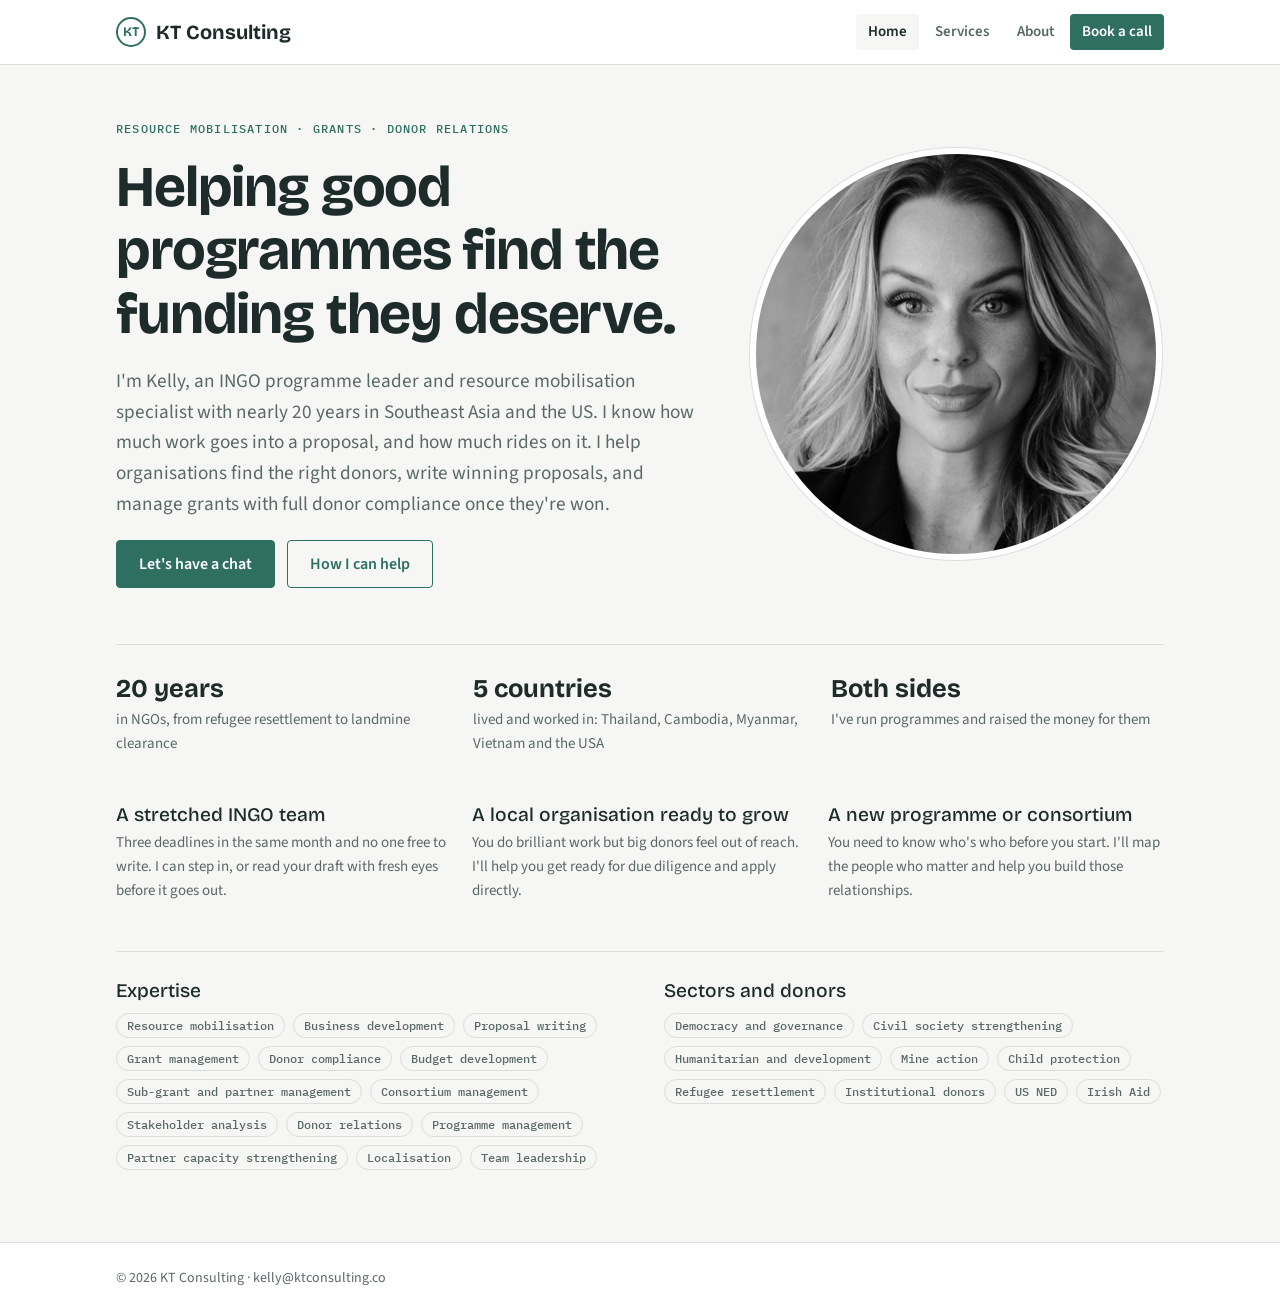
==== index.html @ 0c34182c "Use kelly@ktconsulting.co for contact email and form" ====
<!doctype html>
<html lang="en-GB">
<head>
<meta charset="utf-8">
<meta name="viewport" content="width=device-width, initial-scale=1, viewport-fit=cover">
<title>KT Consulting</title>
<meta name="description" content="KT Consulting: Kelly Tsanova helps INGOs and local partners with proposal development, grant management, stakeholder mapping and donor engagement. Nearly 20 years across Southeast Asia, the US and the UK.">
<meta property="og:title" content="KT Consulting">
<meta property="og:description" content="Proposal development, grant management, stakeholder mapping and donor engagement for INGOs and local partners.">
<meta property="og:type" content="website">
<meta property="og:url" content="https://ktconsulting.co/">
<link rel="canonical" href="https://ktconsulting.co/">

<link rel="preconnect" href="https://fonts.googleapis.com">
<link rel="stylesheet" href="https://fonts.googleapis.com/css2?family=Bricolage+Grotesque:opsz,wght@12..96,500;12..96,700&family=Source+Sans+3:wght@400;600&family=IBM+Plex+Mono:wght@500&display=swap">
<style>
*, *::before, *::after { box-sizing: border-box; }
body { margin: 0; }
img { max-width: 100%; }
[hidden] { display: none !important; }
:root { padding-top: env(safe-area-inset-top, 0px); padding-bottom: env(safe-area-inset-bottom, 0px); }
/* Layout: one-page site with a sticky top bar; four views (home, services, about, contact) swapped by nav, each a left-aligned column with an asymmetric two-track grid on wide screens. */
:root {
  --bg: #f6f7f5;
  --surface: #ffffff;
  --ink: #1d2b2a;
  --muted: #5a6866;
  --line: #d9dfdc;
  --accent: #2f6f62;
  --accent-ink: #ffffff;
  --mark: #fff1b8;
  --mark-line: #c9a227;
  --display: "Bricolage Grotesque", "Segoe UI", system-ui, sans-serif;
  --body: "Source Sans 3", "Helvetica Neue", Arial, sans-serif;
  --mono: "IBM Plex Mono", ui-monospace, Menlo, monospace;
}
@media (prefers-color-scheme: dark) { :root:not([data-theme="light"]) {
  --bg: #121a19; --surface: #192322; --ink: #e6ece9; --muted: #9aa8a5; --line: #2c3a38;
  --accent: #6cbfa9; --accent-ink: #0f1716; --mark: #3b3416; --mark-line: #c9a227; color-scheme: dark } }
:root[data-theme="dark"] {
  --bg: #121a19; --surface: #192322; --ink: #e6ece9; --muted: #9aa8a5; --line: #2c3a38;
  --accent: #6cbfa9; --accent-ink: #0f1716; --mark: #3b3416; --mark-line: #c9a227; color-scheme: dark }

body { background: var(--bg); color: var(--ink); font: 17px/1.6 var(--body); }
body::before { content: ""; position: fixed; inset: 0 0 auto; height: env(safe-area-inset-top, 0px); z-index: 10; background: var(--surface); }
.wrap { max-width: 1080px; margin: 0 auto; padding-left: max(16px, env(safe-area-inset-left, 0px)); padding-right: max(16px, env(safe-area-inset-right, 0px)); }
h1, h2, h3 { font-family: var(--display); line-height: 1.1; text-wrap: balance; margin: 0; }
h1 { font-size: clamp(2.2rem, 5vw, 3.6rem); font-weight: 700; letter-spacing: -0.02em; }
h2 { font-size: clamp(1.6rem, 3vw, 2.2rem); font-weight: 700; }
h3 { font-size: 1.2rem; font-weight: 500; }
p { margin: 0; max-width: 62ch; }
a { color: var(--accent); }
:focus-visible { outline: 2px solid var(--accent); outline-offset: 3px; border-radius: 2px; }

.ph { background: var(--mark); box-shadow: inset 0 -2px 0 var(--mark-line); padding: 0 3px; border-radius: 2px; }
body.clean .ph { background: none; box-shadow: none; padding: 0; }

.banner { background: var(--mark); border-bottom: 1px solid var(--mark-line); font-size: 14px; }
.banner .wrap { display: flex; flex-wrap: wrap; gap: 8px 16px; align-items: center; justify-content: space-between; padding-block: 8px; }
.banner button { font: 600 13px var(--body); background: none; border: 1px solid var(--mark-line); color: var(--ink); border-radius: 4px; padding: 3px 10px; cursor: pointer; }

header { position: sticky; top: env(safe-area-inset-top, 0px); z-index: 5; background: var(--surface); border-bottom: 1px solid var(--line); }
header .wrap { display: flex; flex-wrap: wrap; align-items: center; justify-content: space-between; gap: 10px 24px; padding-block: 14px; }
.brand { font: 700 1.25rem var(--display); color: var(--ink); text-decoration: none; display: flex; align-items: center; gap: 10px; }
.brand .logo { width: 30px; height: 30px; border-radius: 50%; border: 2px solid var(--accent); display: grid; place-items: center; font-size: 13px; color: var(--accent); }
nav { display: flex; flex-wrap: wrap; gap: 4px; }
nav a { text-decoration: none; color: var(--muted); font-weight: 600; font-size: 15px; padding: 6px 12px; border-radius: 4px; }
nav a:hover { color: var(--ink); }
nav a[aria-current="page"] { color: var(--ink); background: var(--bg); }
nav a.cta { background: var(--accent); color: var(--accent-ink); }

main section { padding-block: 56px 72px; }
.eyebrow { font: 500 12px var(--mono); letter-spacing: 0.1em; text-transform: uppercase; color: var(--accent); }
.stack { display: flex; flex-direction: column; gap: 20px; }
.hero { display: grid; grid-template-columns: 1.4fr 1fr; gap: 48px; align-items: center; }
.hero .lede { font-size: 1.2rem; color: var(--muted); }
.btns { display: flex; flex-wrap: wrap; gap: 12px; }
.btn { display: inline-block; font: 600 16px var(--body); padding: 12px 22px; border-radius: 4px; text-decoration: none; border: 1.5px solid var(--accent); cursor: pointer; }
.btn.primary { background: var(--accent); color: var(--accent-ink); }
.btn.ghost { background: transparent; color: var(--accent); }
.photo { aspect-ratio: 4 / 5; max-width: 100%; border: 1.5px dashed var(--line); border-radius: 6px; background: repeating-linear-gradient(135deg, transparent 0 14px, var(--line) 14px 15px); display: grid; place-items: center; color: var(--muted); font: 500 13px var(--mono); text-align: center; padding: 16px; }

.strip { margin-top: 56px; padding-top: 28px; border-top: 1px solid var(--line); display: grid; grid-template-columns: repeat(3, 1fr); gap: 24px; }
.clients { margin-top: 48px; display: grid; grid-template-columns: repeat(3, 1fr); gap: 20px; }
.clients div { display: flex; flex-direction: column; gap: 6px; min-width: 0; }
.clients p { color: var(--muted); font-size: 15px; }
.deliver { margin: 0; padding: 0; list-style: none; display: flex; flex-wrap: wrap; gap: 8px; }
.headshot { width: 100%; max-width: 400px; aspect-ratio: 1; height: auto; border-radius: 50%; object-fit: cover; justify-self: center; background: var(--line); box-shadow: 0 0 0 6px var(--surface), 0 0 0 7px var(--line); }
.expertise { margin-top: 48px; padding-top: 28px; border-top: 1px solid var(--line); display: grid; grid-template-columns: 1fr 1fr; gap: 24px 48px; }
.expertise > div { display: flex; flex-direction: column; gap: 12px; min-width: 0; }
@media (max-width: 820px) { .expertise { grid-template-columns: 1fr; } }
.rates { margin-top: 36px; background: var(--surface); border: 1px solid var(--line); border-radius: 6px; padding: 24px; display: grid; grid-template-columns: repeat(3, 1fr); gap: 20px 32px; }
.rates > div { display: flex; flex-direction: column; gap: 4px; min-width: 0; }
.rates strong { font: 700 1.8rem var(--display); font-variant-numeric: tabular-nums; }
.rates strong small { font: 500 14px var(--body); color: var(--muted); }
.rates span { color: var(--muted); font-size: 15px; }
.rates p.note { grid-column: 1 / -1; max-width: none; }
@media (max-width: 820px) { .rates { grid-template-columns: 1fr; } }
.timeline { list-style: none; margin: 0; padding: 0; display: flex; flex-direction: column; border-left: 2px solid var(--line); }
.timeline li { display: grid; grid-template-columns: 7.5em 1fr; gap: 4px 16px; padding: 10px 0 10px 16px; position: relative; }
.timeline li::before { content: ""; position: absolute; left: -6px; top: 17px; width: 10px; height: 10px; border-radius: 50%; background: var(--surface); border: 2px solid var(--accent); box-sizing: border-box; }
.timeline .yr { font: 500 13px var(--mono); color: var(--muted); font-variant-numeric: tabular-nums; padding-top: 2px; }
.timeline strong { display: block; }
.timeline .org { color: var(--muted); font-size: 15px; }
@media (max-width: 480px) { .timeline li { grid-template-columns: 1fr; } }
.deliver li { font: 500 12px var(--mono); border: 1px solid var(--line); border-radius: 999px; padding: 4px 10px; color: var(--muted); }
.strip div { display: flex; flex-direction: column; gap: 4px; min-width: 0; }
.strip strong { font: 700 1.6rem var(--display); }
.strip span { color: var(--muted); font-size: 15px; }

.services { display: grid; grid-template-columns: repeat(2, 1fr); gap: 20px; margin-top: 36px; }
.svc { background: var(--surface); border: 1px solid var(--line); border-radius: 6px; padding: 24px; display: flex; flex-direction: column; gap: 12px; min-width: 0; }
.svc ul { margin: 0; padding-left: 18px; color: var(--muted); font-size: 15px; }
.svc .fee { margin-top: auto; padding-top: 12px; border-top: 1px solid var(--line); font: 500 13px var(--mono); color: var(--muted); }

.process { list-style: none; margin: 48px 0 0; padding: 0; display: grid; grid-template-columns: repeat(4, 1fr); gap: 20px; }
.process li { display: flex; flex-direction: column; gap: 8px; padding-top: 16px; border-top: 2px solid var(--accent); min-width: 0; }
.process .n { font: 500 12px var(--mono); color: var(--accent); }
.process p { color: var(--muted); font-size: 15px; }

.about { display: grid; grid-template-columns: 1fr 1.5fr; gap: 48px; align-items: start; }
.creds { display: flex; flex-wrap: wrap; gap: 8px; }
.creds span { font: 500 12px var(--mono); border: 1px solid var(--line); border-radius: 999px; padding: 4px 12px; color: var(--muted); }
blockquote { margin: 0; padding: 20px 24px; background: var(--surface); border-left: 3px solid var(--accent); font-size: 1.05rem; }
blockquote footer { margin-top: 10px; font-size: 14px; color: var(--muted); }

.contact { display: grid; grid-template-columns: 1fr 1.3fr; gap: 48px; align-items: start; }
.details { display: flex; flex-direction: column; gap: 16px; }
.details dt { font: 500 12px var(--mono); text-transform: uppercase; letter-spacing: 0.08em; color: var(--muted); }
.details dd { margin: 2px 0 0; font-weight: 600; user-select: all; }
form { background: var(--surface); border: 1px solid var(--line); border-radius: 6px; padding: 24px; display: flex; flex-direction: column; gap: 16px; min-width: 0; }
label { display: flex; flex-direction: column; gap: 6px; font-weight: 600; font-size: 15px; }
input, select, textarea { font: 16px var(--body); color: var(--ink); background: var(--bg); border: 1px solid var(--line); border-radius: 4px; padding: 10px 12px; width: 100%; box-sizing: border-box; }
textarea { min-height: 120px; resize: vertical; }
.note { font-size: 14px; color: var(--muted); }
.sent { padding: 12px 14px; border-radius: 4px; background: var(--bg); border: 1px solid var(--accent); font-size: 15px; }

footer.site { border-top: 1px solid var(--line); background: var(--surface); font-size: 14px; color: var(--muted); }
footer.site .wrap { display: flex; flex-wrap: wrap; justify-content: space-between; gap: 8px 24px; padding-block: 24px; }

@media (max-width: 820px) {
  .hero, .about, .contact { grid-template-columns: 1fr; gap: 32px; }
  .photo { aspect-ratio: 16 / 10; }
  .headshot { max-width: 260px; justify-self: start; }
  .services, .clients { grid-template-columns: 1fr; }
  .process { grid-template-columns: 1fr 1fr; }
}
@media (max-width: 480px) {
  .strip { grid-template-columns: 1fr; }
  .process { grid-template-columns: 1fr; }
  main section { padding-block: 36px 48px; }
}
@media (prefers-reduced-motion: no-preference) { html { scroll-behavior: smooth; } }
</style>
</head>
<body>



<header>
  <div class="wrap">
    <a class="brand" href="#home" data-view="home"><span class="logo">KT</span><span>KT Consulting</span></a>
    <nav aria-label="Main">
      <a href="#home" data-view="home">Home</a>
      <a href="#services" data-view="services">Services</a>
      <a href="#about" data-view="about">About</a>
      <a href="#contact" data-view="contact" class="cta">Book a call</a>
    </nav>
  </div>
</header>

<main>
  <section id="home" class="wrap">
    <div class="hero">
      <div class="stack">
        <span class="eyebrow">Resource mobilisation · Grants · Donor relations</span>
        <h1>Helping good programmes find the funding they deserve.</h1>
        <p class="lede">I'm Kelly, an INGO programme leader and resource mobilisation specialist with nearly 20 years in Southeast Asia and the US. I know how much work goes into a proposal, and how much rides on it. I help organisations find the right donors, write winning proposals, and manage grants with full donor compliance once they're won.</p>
        <div class="btns">
          <a class="btn primary" href="#contact" data-view="contact">Let's have a chat</a>
          <a class="btn ghost" href="#services" data-view="services">How I can help</a>
        </div>
      </div>
      <img class="headshot" id="hs-home" alt="Kelly Tsanova" src="[data-uri]">
    </div>
    <div class="strip">
      <div><strong>20 years</strong><span>in NGOs, from refugee resettlement to landmine clearance</span></div>
      <div><strong>5 countries</strong><span>lived and worked in: Thailand, Cambodia, Myanmar, Vietnam and the USA</span></div>
      <div><strong>Both sides</strong><span>I've run programmes and raised the money for them</span></div>
    </div>
    <div class="clients">
      <div><h3>A stretched INGO team</h3><p>Three deadlines in the same month and no one free to write. I can step in, or read your draft with fresh eyes before it goes out.</p></div>
      <div><h3>A local organisation ready to grow</h3><p>You do brilliant work but big donors feel out of reach. I'll help you get ready for due diligence and apply directly.</p></div>
      <div><h3>A new programme or consortium</h3><p>You need to know who's who before you start. I'll map the people who matter and help you build those relationships.</p></div>
    </div>
    <div class="expertise">
      <div>
        <h3>Expertise</h3>
        <ul class="deliver" aria-label="Expertise"><li>Resource mobilisation</li><li>Business development</li><li>Proposal writing</li><li>Grant management</li><li>Donor compliance</li><li>Budget development</li><li>Sub-grant and partner management</li><li>Consortium management</li><li>Stakeholder analysis</li><li>Donor relations</li><li>Programme management</li><li>Partner capacity strengthening</li><li>Localisation</li><li>Team leadership</li></ul>
      </div>
      <div>
        <h3>Sectors and donors</h3>
        <ul class="deliver" aria-label="Sectors and donors"><li>Democracy and governance</li><li>Civil society strengthening</li><li>Humanitarian and development</li><li>Mine action</li><li>Child protection</li><li>Refugee resettlement</li><li>Institutional donors</li><li>US NED</li><li>Irish Aid</li></ul>
      </div>
    </div>
  </section>

  <section id="services" class="wrap" hidden>
    <div class="stack">
      <span class="eyebrow">Services</span>
      <h2>How I can help</h2>
      <p class="lede">I can help with a single bid, a whole funding cycle, or join your team a few days a month. Either way, we'll agree the scope and the price before anything starts, so there are no surprises.</p>
    </div>
    <div class="services">
      <article class="svc">
        <h3>Proposal development</h3>
        <p>I write concept notes and full proposals with your programme team, not for them. The ideas stay yours. I help shape them into a case a donor can't ignore.</p>
        <ul class="deliver"><li>Go / no-go analysis</li><li>Concept notes</li><li>Theory of change</li><li>Logframe and results framework</li><li>Budget development</li><li>Budget narrative</li><li>Final review</li></ul>
        <span class="fee">Per proposal · fixed fee</span>
      </article>
      <article class="svc">
        <h3>Grant management</h3>
        <p>Winning the grant is the start. I'll help you keep it on track, from kick-off to close-out, so reports go in on time and audits don't keep anyone up at night.</p>
        <ul class="deliver"><li>Donor compliance</li><li>Narrative and financial reporting</li><li>Sub-grant management</li><li>Partner due diligence</li><li>Risk management</li><li>Audit readiness</li><li>Amendments</li><li>Close-out</li></ul>
        <span class="fee">Monthly retainer or day rate</span>
      </article>
      <article class="svc">
        <h3>Stakeholder mapping</h3>
        <p>Who really matters in your sector or country, and how are they connected? Donors, government, peers and communities. I'll draw you a clear picture and a plan to reach them.</p>
        <ul class="deliver"><li>Stakeholder analysis</li><li>Actor and power mapping</li><li>Context analysis</li><li>Partnership development</li><li>Engagement strategy</li></ul>
        <span class="fee">Fixed fee · 2–4 weeks</span>
      </article>
      <article class="svc">
        <h3>Donor engagement</h3>
        <p>The best proposals start long before the call opens. I'll help you get to know the right donors, and help them get to know you.</p>
        <ul class="deliver"><li>Resource mobilisation strategy</li><li>Donor mapping</li><li>Funding pipeline management</li><li>Relationship management</li><li>Donor briefings</li><li>Positioning</li></ul>
        <span class="fee">Fixed fee or retainer</span>
      </article>
    </div>
    <div class="rates" aria-label="Rates">
      <div><span class="eyebrow">Hourly</span><strong>£75 <small>per hour</small></strong><span>Reviews, editing and short pieces of advice</span></div>
      <div><span class="eyebrow">Daily</span><strong>£550 <small>per day</small></strong><span>Proposal development, grant management and strategy work</span></div>
      <div><span class="eyebrow">Local partners</span><strong>£450 <small>per day</small></strong><span>Reduced rate for local and national organisations</span></div>
      <p class="note">Fixed-fee quotes are available for full proposals and retainers. Rates exclude VAT, travel and per diems. I'm happy to quote in USD or EUR.</p>
    </div>
    <ol class="process" aria-label="How a proposal comes together">
      <li><span class="n">STEP 1</span><h3>Is it worth it?</h3><p>An honest look at whether this donor and this call are right for you, before anyone loses a weekend writing.</p></li>
      <li><span class="n">STEP 2</span><h3>Concept note</h3><p>We agree the big idea together with your team and partners, in a few clear pages.</p></li>
      <li><span class="n">STEP 3</span><h3>Full proposal</h3><p>Narrative, logframe and budget written side by side, and checked line by line against the donor's rules.</p></li>
      <li><span class="n">STEP 4</span><h3>Send and follow up</h3><p>A final check, submission, and help with the donor's questions and the award negotiation.</p></li>
    </ol>
  </section>

  <section id="about" class="wrap" hidden>
    <div class="about">
      <img class="headshot" alt="Kelly Tsanova" src="">
      <div class="stack">
        <span class="eyebrow">About</span>
        <h2>Hi, I'm Kelly</h2>
        <p>My first job in this world was helping refugee families settle into new lives in Washington DC. Seeing what the right support could do for a family stayed with me. It's why I've spent the last 20 years working where good programmes meet the money that makes them possible.</p>
        <p>That path took me to Hanoi with Hagar, to Yangon with MAG clearing landmines, and to Phnom Penh with Goutte d'eau and then DanChurchAid, where I led the programme team as Head of Programme. Most recently I've been Resident Program Director for the International Republican Institute in Bangkok, leading democracy and governance programming.</p>
        <p>Along the way I've sat on both sides of the table. I've managed the programmes, and I've written the proposals and reports that fund them, for international institutional donors from the US National Endowment for Democracy to Irish Aid. That means I understand donor compliance, budgets and partner management from the inside, not just the writing. I started my own consultancy so smaller teams can have that kind of support without hiring it full time. I'm practical and down to earth, and I want your proposal to sound like you, not like a template.</p>
        <h3>Career</h3>
        <ol class="timeline" aria-label="Career history">
          <li><span class="yr">2023 – now</span><div><strong>Resident Program Director</strong><span class="org">International Republican Institute · Bangkok</span></div></li>
          <li><span class="yr">2018 – 2023</span><div><strong>Head of Programme</strong><span class="org">DanChurchAid · Phnom Penh</span></div></li>
          <li><span class="yr">2017 – 2018</span><div><strong>Technical Advisor, Grants &amp; Finance</strong><span class="org">Goutte d'eau child support network · Phnom Penh</span></div></li>
          <li><span class="yr">2014 – 2016</span><div><strong>Project Manager</strong><span class="org">MAG (Mines Advisory Group) · Yangon</span></div></li>
          <li><span class="yr">2011 – 2013</span><div><strong>Program Development Manager</strong><span class="org">Hagar · Hanoi</span></div></li>
          <li><span class="yr">2008 – 2011</span><div><strong>Development &amp; Communications Manager</strong><span class="org">MAG (Mines Advisory Group) · Washington DC</span></div></li>
          <li><span class="yr">2005 – 2008</span><div><strong>Resettlement &amp; Placement Coordinator</strong><span class="org">Catholic Charities · Washington DC</span></div></li>
        </ol>
        <div class="creds">
          <span>MA Nationalism Studies, Central European University</span><span>BA History &amp; International Studies, Gordon College</span><span>Works in English</span><span>Institutional donors, from US NED to Irish Aid</span>
        </div>
      </div>
    </div>
  </section>

  <section id="contact" class="wrap" hidden>
    <div class="contact">
      <div class="stack">
        <span class="eyebrow">Contact</span>
        <h2>Let's have a chat</h2>
        <p>Whether you have a deadline next week or just an idea you'd like to fund, I'm happy to talk it through. The first call is free and there's no obligation. I'll get back to you within two working days.</p>
        <dl class="details">
          <div><dt>Email</dt><dd>kelly@ktconsulting.co</dd></div>
          <div><dt>Based in</dt><dd>United Kingdom · working remotely worldwide</dd></div>
          <div><dt>LinkedIn</dt><dd>linkedin.com/in/kelly-tsanova-61b0494b</dd></div>
        </dl>
      </div>
      <form id="enquiry" name="contact" method="POST" action="https://formsubmit.co/kelly@ktconsulting.co" novalidate>
        <input type="hidden" name="_subject" value="New enquiry from ktconsulting.co">
        <input type="hidden" name="_template" value="table">
        <p hidden><label>Leave this empty<input name="_honey"></label></p>
        <label for="f-name">Your name<input id="f-name" name="name" autocomplete="name" required></label>
        <label for="f-email">Email<input id="f-email" name="email" type="email" autocomplete="email" required></label>
        <label for="f-org">Organisation<input id="f-org" name="org" autocomplete="organization"></label>
        <label for="f-topic">What do you need help with?
          <select id="f-topic" name="topic">
            <option>Proposal development</option><option>Grant management</option><option>Stakeholder mapping</option><option>Donor engagement</option><option>Something else</option>
          </select>
        </label>
        <label for="f-deadline">Deadline, if there is one<input id="f-deadline" name="deadline" type="date"></label>
        <label for="f-msg">Tell me a little about it<textarea id="f-msg" name="message" required></textarea></label>
        <button class="btn primary" type="submit">Send to Kelly</button>
        <p class="note" id="form-note">Your message goes straight to Kelly. You can also email kelly@ktconsulting.co.</p>
      </form>
    </div>
  </section>
</main>

<footer class="site">
  <div class="wrap">
    <span>© 2026 KT Consulting · kelly@ktconsulting.co</span>
  </div>
</footer>

<script>
const views = ["home", "services", "about", "contact"];
function show(v) {
  if (!views.includes(v)) v = "home";
  views.forEach(id => { document.getElementById(id).hidden = id !== v; });
  document.querySelectorAll("nav a").forEach(a => {
    if (a.dataset.view === v) a.setAttribute("aria-current", "page"); else a.removeAttribute("aria-current");
  });
  window.scrollTo(0, 0);
}
document.addEventListener("click", e => {
  const a = e.target.closest("a[data-view]");
  if (!a) return;
  e.preventDefault();
  show(a.dataset.view);
});
document.querySelectorAll("img.headshot").forEach(i => { if (!i.getAttribute("src")) i.src = document.getElementById("hs-home").src; });
show((location.hash || "#home").slice(1));


const form = document.getElementById("enquiry");
form.addEventListener("submit", async e => {
  e.preventDefault();
  const note = document.getElementById("form-note");
  if (!form.checkValidity()) {
    note.className = "note";
    note.textContent = "Add your name, a valid email and a message, then send again.";
    return;
  }
  const btn = form.querySelector("button[type=submit]");
  btn.disabled = true;
  try {
    const res = await fetch("https://formsubmit.co/ajax/kelly@ktconsulting.co", { method: "POST", headers: { "Accept": "application/json" }, body: new FormData(form) });
    if (!res.ok) throw new Error(res.status);
    form.reset();
    note.className = "sent";
    note.textContent = "Thanks, your message has been sent. Kelly will reply within two working days.";
  } catch (err) {
    note.className = "note";
    note.textContent = "Your message couldn't be sent just now. Please try again, or email kelly@ktconsulting.co.";
  } finally {
    btn.disabled = false;
  }
});
</script>

</body>
</html>
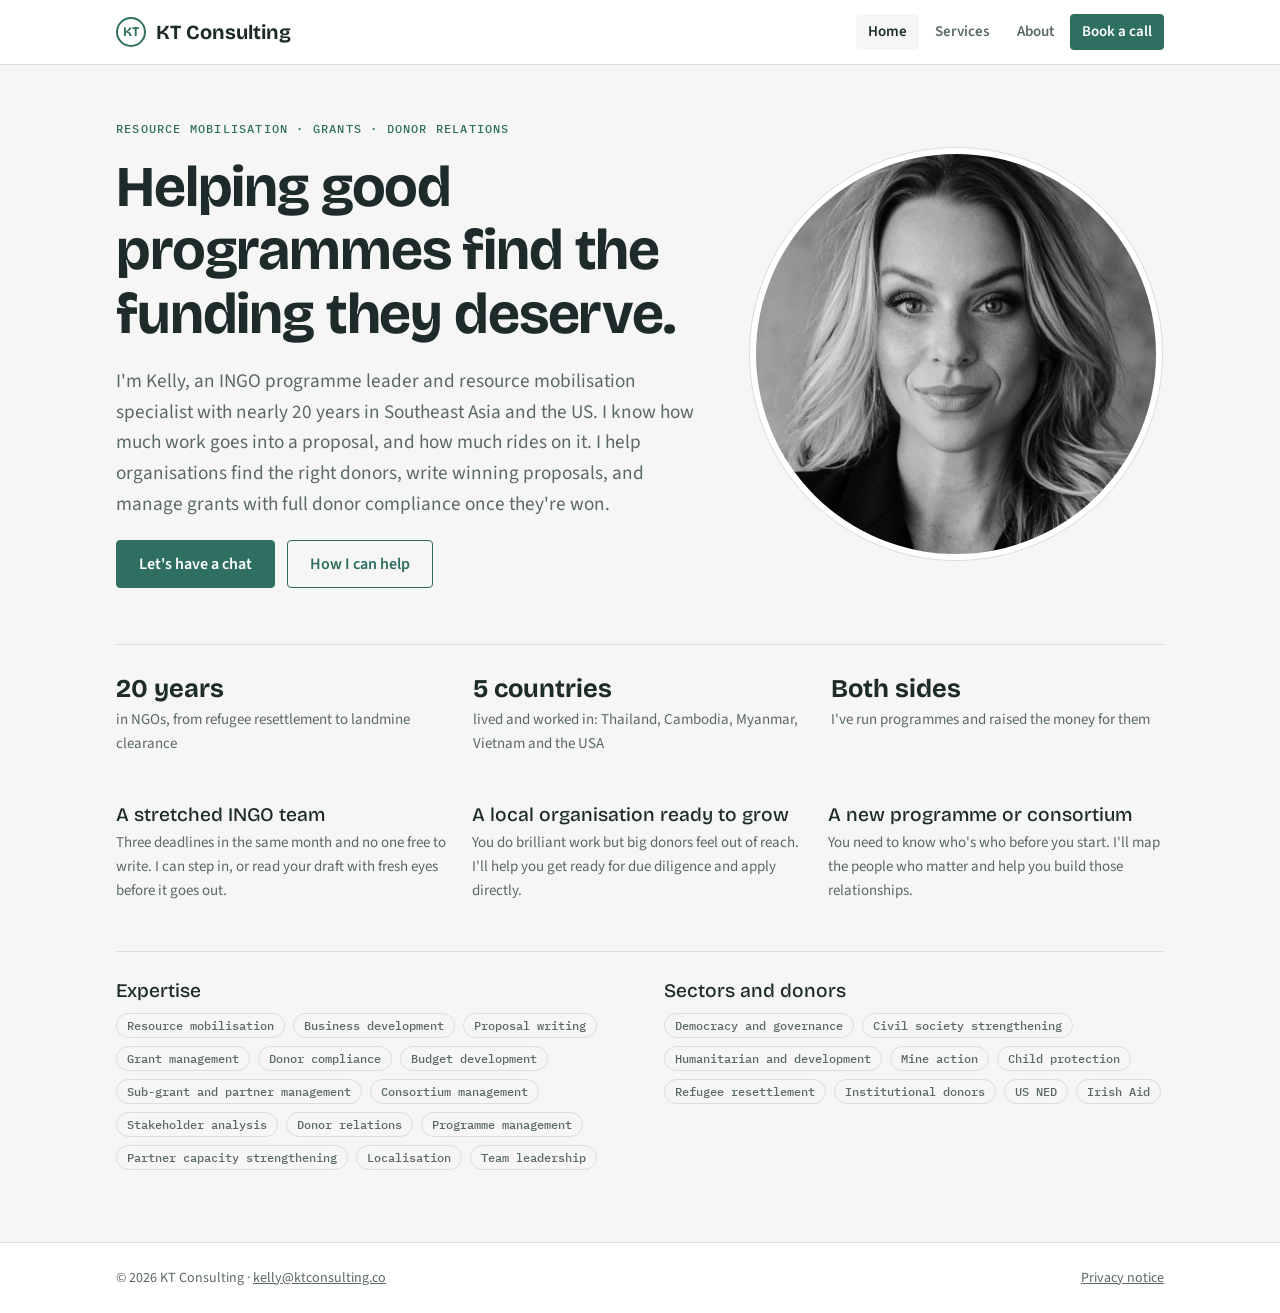
==== commit 3e14af2c: "Add privacy notice and hide email from spam bots" ====
--- a/index.html
+++ b/index.html
@@ -136,6 +136,10 @@
 .sent { padding: 12px 14px; border-radius: 4px; background: var(--bg); border: 1px solid var(--accent); font-size: 15px; }
 
 footer.site { border-top: 1px solid var(--line); background: var(--surface); font-size: 14px; color: var(--muted); }
+footer.site a { color: inherit; }
+.policy { max-width: 72ch; }
+.policy h3 { margin-top: 28px; }
+.policy ul { padding-left: 20px; }
 footer.site .wrap { display: flex; flex-wrap: wrap; justify-content: space-between; gap: 8px 24px; padding-block: 24px; }
 
 @media (max-width: 820px) {
@@ -284,12 +288,12 @@
         <h2>Let's have a chat</h2>
         <p>Whether you have a deadline next week or just an idea you'd like to fund, I'm happy to talk it through. The first call is free and there's no obligation. I'll get back to you within two working days.</p>
         <dl class="details">
-          <div><dt>Email</dt><dd>kelly@ktconsulting.co</dd></div>
+          <div><dt>Email</dt><dd><a class="em" href="#contact" data-view="contact">kelly [at] ktconsulting.co</a></dd></div>
           <div><dt>Based in</dt><dd>United Kingdom · working remotely worldwide</dd></div>
           <div><dt>LinkedIn</dt><dd>linkedin.com/in/kelly-tsanova-61b0494b</dd></div>
         </dl>
       </div>
-      <form id="enquiry" name="contact" method="POST" action="https://formsubmit.co/kelly@ktconsulting.co" novalidate>
+      <form id="enquiry" name="contact" method="POST" novalidate>
         <input type="hidden" name="_subject" value="New enquiry from ktconsulting.co">
         <input type="hidden" name="_template" value="table">
         <p hidden><label>Leave this empty<input name="_honey"></label></p>
@@ -304,20 +308,45 @@
         <label for="f-deadline">Deadline, if there is one<input id="f-deadline" name="deadline" type="date"></label>
         <label for="f-msg">Tell me a little about it<textarea id="f-msg" name="message" required></textarea></label>
         <button class="btn primary" type="submit">Send to Kelly</button>
-        <p class="note" id="form-note">Your message goes straight to Kelly. You can also email kelly@ktconsulting.co.</p>
+        <p class="note" id="form-note">Your message goes straight to Kelly. See the <a href="#privacy" data-view="privacy">privacy notice</a> for how your details are used.</p>
       </form>
+    </div>
+  </section>
+  <section id="privacy" class="wrap" hidden>
+    <div class="stack policy">
+      <span class="eyebrow">Privacy notice</span>
+      <h2>How I look after your details</h2>
+      <p>This notice explains what happens to the information you share through this website. KT Consulting is run by Kelly Tsanova, a sole trader based in the United Kingdom, who is responsible for your data. If you have a question about it, email <a class="em" href="#contact" data-view="contact">kelly [at] ktconsulting.co</a>.</p>
+      <h3>What I collect</h3>
+      <p>If you use the contact form, I receive your name, email address, organisation, the topic and deadline you choose, and your message. If you email me directly, I receive whatever you include in your email. The site has no accounts, no analytics and no tracking cookies.</p>
+      <h3>Why I use it</h3>
+      <p>I use your details only to reply to your enquiry and, if we decide to work together, to prepare a proposal and contract. The legal basis is my legitimate interest in responding to people who contact me, or taking steps at your request before entering a contract. I never sell your details or add you to a mailing list.</p>
+      <h3>Who else handles it</h3>
+      <ul>
+        <li><strong>FormSubmit</strong> (formsubmit.co) passes contact form messages on to my inbox.</li>
+        <li><strong>Namecheap Private Email</strong> hosts my mailbox, where enquiries are stored.</li>
+        <li><strong>GitHub Pages</strong> hosts this website and, like any web host, records visitors' IP addresses for security.</li>
+        <li><strong>Google Fonts</strong> supplies the typefaces, so your browser sends your IP address to Google when the page loads.</li>
+      </ul>
+      <p>Some of these providers are based in the United States. They protect personal data under their own terms, including safeguards for international transfers.</p>
+      <h3>How long I keep it</h3>
+      <p>I keep enquiries for up to two years, then delete them. If you become a client, I keep project and invoicing records for six years, as UK tax rules require.</p>
+      <h3>Your rights</h3>
+      <p>You can ask to see the information I hold about you, have it corrected or deleted, or object to how I use it. Email me and I'll respond within one month. If you're unhappy with how I've handled your data, you can complain to the Information Commissioner's Office at <a href="https://ico.org.uk/make-a-complaint/" rel="noopener">ico.org.uk</a>.</p>
+      <p class="note">Last updated 23 October 2026.</p>
     </div>
   </section>
 </main>
 
 <footer class="site">
   <div class="wrap">
-    <span>© 2026 KT Consulting · kelly@ktconsulting.co</span>
+    <span>© 2026 KT Consulting · <a class="em" href="#contact" data-view="contact">kelly [at] ktconsulting.co</a></span>
+    <a href="#privacy" data-view="privacy">Privacy notice</a>
   </div>
 </footer>
 
 <script>
-const views = ["home", "services", "about", "contact"];
+const views = ["home", "services", "about", "contact", "privacy"];
 function show(v) {
   if (!views.includes(v)) v = "home";
   views.forEach(id => { document.getElementById(id).hidden = id !== v; });
@@ -336,6 +365,16 @@
 show((location.hash || "#home").slice(1));
 
 
+// The address is assembled here so it isn't sitting in the page for spam bots to collect.
+const EMAIL = ["kelly", "ktconsulting.co"].join("@");
+const FORM_KEY = EMAIL;
+document.querySelectorAll("a.em").forEach(a => {
+  a.textContent = EMAIL;
+  a.href = "mailto:" + EMAIL;
+  a.removeAttribute("data-view");
+});
+document.getElementById("enquiry").action = "https://formsubmit.co/" + FORM_KEY;
+
 const form = document.getElementById("enquiry");
 form.addEventListener("submit", async e => {
   e.preventDefault();
@@ -348,14 +387,14 @@
   const btn = form.querySelector("button[type=submit]");
   btn.disabled = true;
   try {
-    const res = await fetch("https://formsubmit.co/ajax/kelly@ktconsulting.co", { method: "POST", headers: { "Accept": "application/json" }, body: new FormData(form) });
+    const res = await fetch("https://formsubmit.co/ajax/" + FORM_KEY, { method: "POST", headers: { "Accept": "application/json" }, body: new FormData(form) });
     if (!res.ok) throw new Error(res.status);
     form.reset();
     note.className = "sent";
     note.textContent = "Thanks, your message has been sent. Kelly will reply within two working days.";
   } catch (err) {
     note.className = "note";
-    note.textContent = "Your message couldn't be sent just now. Please try again, or email kelly@ktconsulting.co.";
+    note.textContent = "Your message couldn't be sent just now. Please try again, or email " + EMAIL + ".";
   } finally {
     btn.disabled = false;
   }
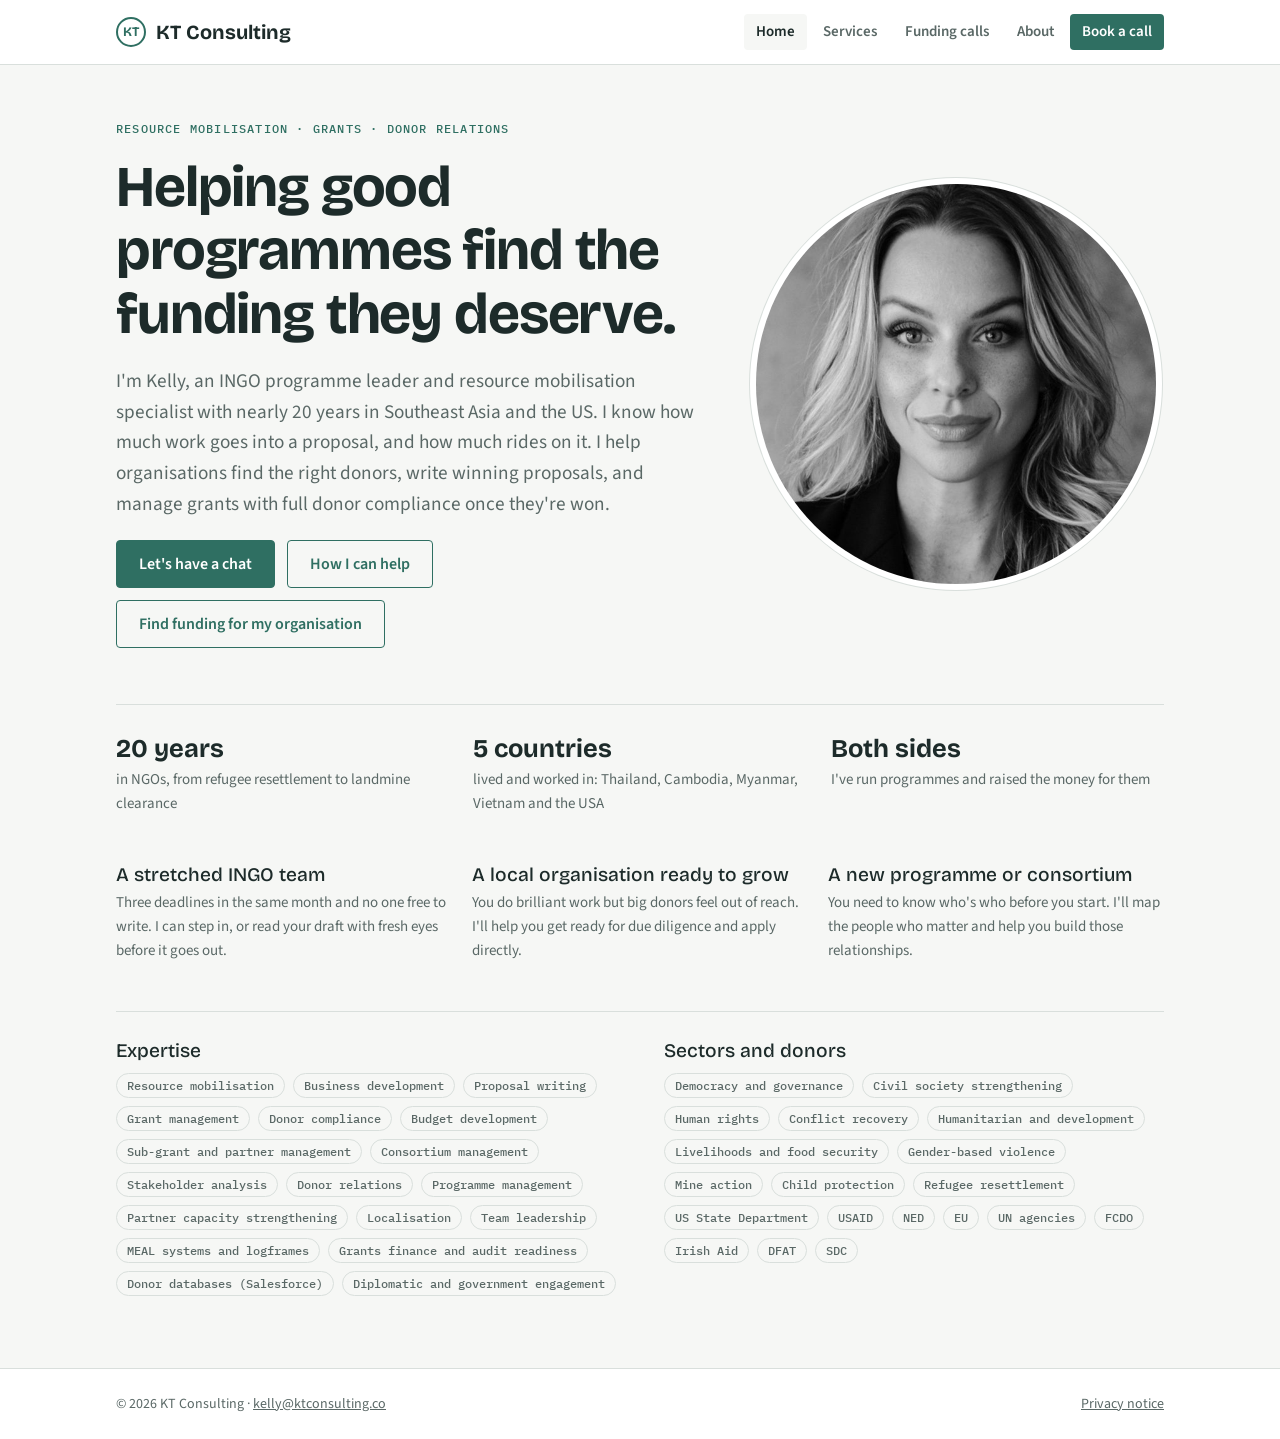
==== commit a2ba2ba3: "Publish site update: case studies, CV, funding search and funding calls page" ====
--- a/index.html
+++ b/index.html
@@ -8,6 +8,15 @@
 <meta property="og:title" content="KT Consulting">
 <meta property="og:description" content="Proposal development, grant management, stakeholder mapping and donor engagement for INGOs and local partners.">
 <meta property="og:type" content="website">
+<meta property="og:site_name" content="KT Consulting">
+<meta property="og:locale" content="en_GB">
+<meta property="og:image" content="https://ktconsulting.co/kelly-tsanova.jpg">
+<meta property="og:image:alt" content="Kelly Tsanova, KT Consulting">
+<meta name="twitter:card" content="summary">
+<meta name="robots" content="index, follow">
+<script type="application/ld+json">
+{"@context":"https://schema.org","@type":"ProfessionalService","name":"KT Consulting","url":"https://ktconsulting.co/","image":"https://ktconsulting.co/kelly-tsanova.jpg","description":"Proposal development, grant management, stakeholder mapping and donor engagement for INGOs and local partners.","areaServed":"Worldwide","address":{"@type":"PostalAddress","addressCountry":"GB"},"founder":{"@type":"Person","name":"Kelly Tsanova","jobTitle":"Resource mobilisation and grants consultant","sameAs":["https://www.linkedin.com/in/kelly-tsanova-61b0494b/"]},"knowsAbout":["Resource mobilisation","Proposal writing","Grant management","Donor compliance","Stakeholder mapping","Donor relations","Localisation","Consortium management"]}
+</script>
 <meta property="og:url" content="https://ktconsulting.co/">
 <link rel="canonical" href="https://ktconsulting.co/">
 
@@ -104,6 +113,8 @@
 .timeline .org { color: var(--muted); font-size: 15px; }
 @media (max-width: 480px) { .timeline li { grid-template-columns: 1fr; } }
 .deliver li { font: 500 12px var(--mono); border: 1px solid var(--line); border-radius: 999px; padding: 4px 10px; color: var(--muted); }
+.strip.proof { margin-top: 0; padding-top: 0; border-top: 0; grid-template-columns: repeat(4, 1fr); }
+@media (max-width: 820px) { .strip.proof { grid-template-columns: 1fr 1fr; } }
 .strip div { display: flex; flex-direction: column; gap: 4px; min-width: 0; }
 .strip strong { font: 700 1.6rem var(--display); }
 .strip span { color: var(--muted); font-size: 15px; }
@@ -111,6 +122,32 @@
 .services { display: grid; grid-template-columns: repeat(2, 1fr); gap: 20px; margin-top: 36px; }
 .svc { background: var(--surface); border: 1px solid var(--line); border-radius: 6px; padding: 24px; display: flex; flex-direction: column; gap: 12px; min-width: 0; }
 .svc ul { margin: 0; padding-left: 18px; color: var(--muted); font-size: 15px; }
+.finder { margin-top: 36px; background: var(--surface); border: 1.5px solid var(--accent); border-radius: 6px; padding: 28px; display: grid; grid-template-columns: 1.1fr 1fr; gap: 24px 40px; }
+.finder > div { display: flex; flex-direction: column; gap: 14px; min-width: 0; }
+.finder h3 { margin: 0; font-size: 1.35rem; text-wrap: balance; }
+.finder p { margin: 0; }
+.finder ol { margin: 0; padding-left: 20px; display: flex; flex-direction: column; gap: 10px; }
+.finder ol li span { color: var(--muted); font-size: 15px; }
+.calls-head { display: flex; flex-wrap: wrap; align-items: end; justify-content: space-between; gap: 16px; }
+.calls-tools { display: flex; flex-wrap: wrap; gap: 8px; }
+.calls-tools button { font: 500 13px var(--mono); background: var(--surface); color: var(--muted); border: 1px solid var(--line); border-radius: 999px; padding: 5px 12px; cursor: pointer; }
+.calls-tools button[aria-pressed="true"] { background: var(--accent); color: var(--accent-ink); border-color: var(--accent); }
+.calls { margin-top: 24px; display: grid; grid-template-columns: repeat(2, 1fr); gap: 20px; }
+.call { background: var(--surface); border: 1px solid var(--line); border-radius: 6px; padding: 22px; display: flex; flex-direction: column; gap: 12px; min-width: 0; }
+.call h3 { margin: 0; font-size: 1.1rem; text-wrap: balance; }
+.call .funder { font: 500 12px var(--mono); letter-spacing: 0.06em; text-transform: uppercase; color: var(--muted); }
+.call dl { margin: 0; display: grid; grid-template-columns: auto 1fr; gap: 4px 14px; font-size: 15px; }
+.call dt { color: var(--muted); }
+.call dd { margin: 0; font-variant-numeric: tabular-nums; min-width: 0; }
+.call .soon { color: var(--accent); font-weight: 600; }
+.call .fit { margin: 0; font-size: 15px; padding: 10px 12px; background: var(--bg); border-radius: 4px; }
+.call .actions { margin-top: auto; display: flex; flex-wrap: wrap; gap: 10px; align-items: center; }
+.call .actions .btn { padding: 9px 16px; font-size: 15px; }
+.calls-empty { margin-top: 24px; padding: 24px; border: 1.5px dashed var(--line); border-radius: 6px; color: var(--muted); }
+@media (max-width: 820px) { .calls { grid-template-columns: 1fr; } }
+.finder-fee { margin-top: auto; padding-top: 12px; border-top: 1px solid var(--line); font: 500 13px var(--mono); color: var(--muted); }
+.finder .match { font: 500 12px var(--mono); letter-spacing: 0.06em; text-transform: uppercase; color: var(--muted); }
+@media (max-width: 820px) { .finder { grid-template-columns: 1fr; } }
 .svc .fee { margin-top: auto; padding-top: 12px; border-top: 1px solid var(--line); font: 500 13px var(--mono); color: var(--muted); }
 
 .process { list-style: none; margin: 48px 0 0; padding: 0; display: grid; grid-template-columns: repeat(4, 1fr); gap: 20px; }
@@ -137,6 +174,18 @@
 
 footer.site { border-top: 1px solid var(--line); background: var(--surface); font-size: 14px; color: var(--muted); }
 footer.site a { color: inherit; }
+.work { margin-top: 56px; padding-top: 28px; border-top: 1px solid var(--line); display: flex; flex-direction: column; gap: 20px; }
+.work h2 { margin: 0; }
+.cases { display: grid; grid-template-columns: repeat(3, 1fr); gap: 20px; }
+.case { background: var(--surface); border: 1px solid var(--line); border-radius: 6px; padding: 22px; display: flex; flex-direction: column; gap: 10px; min-width: 0; }
+.case h3 { margin: 0; font-size: 1.1rem; text-wrap: balance; }
+.case .where { font: 500 12px var(--mono); letter-spacing: 0.06em; text-transform: uppercase; color: var(--muted); }
+.case p { margin: 0; font-size: 15px; color: var(--muted); }
+.case .result { margin-top: auto; padding-top: 10px; border-top: 1px solid var(--line); color: var(--ink); }
+.case .result b { color: var(--accent); }
+.cv { display: flex; flex-wrap: wrap; align-items: center; gap: 12px 16px; }
+.cv .note { margin: 0; }
+@media (max-width: 820px) { .cases { grid-template-columns: 1fr; } }
 .policy { max-width: 72ch; }
 .policy h3 { margin-top: 28px; }
 .policy ul { padding-left: 20px; }
@@ -167,6 +216,7 @@
     <nav aria-label="Main">
       <a href="#home" data-view="home">Home</a>
       <a href="#services" data-view="services">Services</a>
+      <a href="#opportunities" data-view="opportunities">Funding calls</a>
       <a href="#about" data-view="about">About</a>
       <a href="#contact" data-view="contact" class="cta">Book a call</a>
     </nav>
@@ -183,6 +233,7 @@
         <div class="btns">
           <a class="btn primary" href="#contact" data-view="contact">Let's have a chat</a>
           <a class="btn ghost" href="#services" data-view="services">How I can help</a>
+          <a class="btn ghost" href="#funding" data-view="services">Find funding for my organisation</a>
         </div>
       </div>
       <img class="headshot" id="hs-home" alt="Kelly Tsanova" src="[data-uri]">
@@ -200,11 +251,11 @@
     <div class="expertise">
       <div>
         <h3>Expertise</h3>
-        <ul class="deliver" aria-label="Expertise"><li>Resource mobilisation</li><li>Business development</li><li>Proposal writing</li><li>Grant management</li><li>Donor compliance</li><li>Budget development</li><li>Sub-grant and partner management</li><li>Consortium management</li><li>Stakeholder analysis</li><li>Donor relations</li><li>Programme management</li><li>Partner capacity strengthening</li><li>Localisation</li><li>Team leadership</li></ul>
+        <ul class="deliver" aria-label="Expertise"><li>Resource mobilisation</li><li>Business development</li><li>Proposal writing</li><li>Grant management</li><li>Donor compliance</li><li>Budget development</li><li>Sub-grant and partner management</li><li>Consortium management</li><li>Stakeholder analysis</li><li>Donor relations</li><li>Programme management</li><li>Partner capacity strengthening</li><li>Localisation</li><li>Team leadership</li><li>MEAL systems and logframes</li><li>Grants finance and audit readiness</li><li>Donor databases (Salesforce)</li><li>Diplomatic and government engagement</li></ul>
       </div>
       <div>
         <h3>Sectors and donors</h3>
-        <ul class="deliver" aria-label="Sectors and donors"><li>Democracy and governance</li><li>Civil society strengthening</li><li>Humanitarian and development</li><li>Mine action</li><li>Child protection</li><li>Refugee resettlement</li><li>Institutional donors</li><li>US NED</li><li>Irish Aid</li></ul>
+        <ul class="deliver" aria-label="Sectors and donors"><li>Democracy and governance</li><li>Civil society strengthening</li><li>Human rights</li><li>Conflict recovery</li><li>Humanitarian and development</li><li>Livelihoods and food security</li><li>Gender-based violence</li><li>Mine action</li><li>Child protection</li><li>Refugee resettlement</li><li>US State Department</li><li>USAID</li><li>NED</li><li>EU</li><li>UN agencies</li><li>FCDO</li><li>Irish Aid</li><li>DFAT</li><li>SDC</li></ul>
       </div>
     </div>
   </section>
@@ -214,6 +265,26 @@
       <span class="eyebrow">Services</span>
       <h2>How I can help</h2>
       <p class="lede">I can help with a single bid, a whole funding cycle, or join your team a few days a month. Either way, we'll agree the scope and the price before anything starts, so there are no surprises.</p>
+    </div>
+    <div class="finder" id="funding">
+      <div>
+        <span class="eyebrow">New · Funding search</span>
+        <h3>Not sure where your next grant is coming from? I'll find it.</h3>
+        <p>Most small teams don't have time to watch every donor portal. I track open calls from institutional donors, foundations and pooled funds, pick out the ones your organisation can genuinely win, and bring them to you with an honest view of your chances. If you want to go for one, I'll write the bid with you.</p>
+        <span class="match">Where I'm strongest</span>
+        <ul class="deliver"><li>Democracy and governance</li><li>Civil society strengthening</li><li>Localisation and local partners</li><li>Mine action</li><li>Child protection</li><li>Humanitarian and development</li><li>Consortium bids</li></ul>
+        <div class="btns"><a class="btn primary" href="#contact" data-view="contact" data-topic="Funding search">Ask me to find funding for you</a></div>
+      </div>
+      <div>
+        <span class="match">How it works</span>
+        <ol>
+          <li><strong>A short call about you.</strong> <span>Your mission, where you work, your budget size and the donors you already know.</span></li>
+          <li><strong>A funding shortlist.</strong> <span>Open calls and upcoming rounds you're eligible for, each with the deadline, award size and what the donor looks for.</span></li>
+          <li><strong>An honest fit check.</strong> <span>Which ones are worth your time, and what would make your application stronger.</span></li>
+          <li><strong>The bid, if you want it.</strong> <span>I write it with your team, from concept note to final submission, and stay on for grant management once it's won.</span></li>
+        </ol>
+        <span class="finder-fee">Shortlist for one day's fee (£375) · then my usual proposal rates</span>
+      </div>
     </div>
     <div class="services">
       <article class="svc">
@@ -242,9 +313,9 @@
       </article>
     </div>
     <div class="rates" aria-label="Rates">
-      <div><span class="eyebrow">Hourly</span><strong>£75 <small>per hour</small></strong><span>Reviews, editing and short pieces of advice</span></div>
-      <div><span class="eyebrow">Daily</span><strong>£550 <small>per day</small></strong><span>Proposal development, grant management and strategy work</span></div>
-      <div><span class="eyebrow">Local partners</span><strong>£450 <small>per day</small></strong><span>Reduced rate for local and national organisations</span></div>
+      <div><span class="eyebrow">Hourly</span><strong>£50 <small>per hour</small></strong><span>Reviews, editing and short pieces of advice</span></div>
+      <div><span class="eyebrow">Daily</span><strong>£375 <small>per day</small></strong><span>Proposal development, grant management and strategy work</span></div>
+      <div><span class="eyebrow">Local partners</span><strong>£300 <small>per day</small></strong><span>Reduced rate for local and national organisations</span></div>
       <p class="note">Fixed-fee quotes are available for full proposals and retainers. Rates exclude VAT, travel and per diems. I'm happy to quote in USD or EUR.</p>
     </div>
     <ol class="process" aria-label="How a proposal comes together">
@@ -255,6 +326,23 @@
     </ol>
   </section>
 
+  <section id="opportunities" class="wrap" hidden>
+    <div class="stack">
+      <span class="eyebrow">Funding calls</span>
+      <div class="calls-head">
+        <div class="stack">
+          <h2>Open funding for NGOs and INGOs</h2>
+          <p class="lede">A hand-picked list of calls that are open now, from institutional donors, foundations and pooled funds. I check each one against the funder's own page. If one fits your work, I can help you decide whether to go for it and write the bid with you.</p>
+        </div>
+      </div>
+      <div class="calls-tools" id="calls-filter" aria-label="Filter by sector"></div>
+    </div>
+    <div class="calls" id="calls"></div>
+    <p class="calls-empty" id="calls-empty" hidden>The list is being refreshed. In the meantime, <a href="#contact" data-view="contact" data-topic="Funding search">tell me about your organisation</a> and I'll send you calls that fit.</p>
+    <p class="note" id="calls-updated"></p>
+    <p class="note">Always check eligibility and deadlines on the funder's website before you apply. Listing a call doesn't mean KT Consulting is connected to the funder.</p>
+  </section>
+
   <section id="about" class="wrap" hidden>
     <div class="about">
       <img class="headshot" alt="Kelly Tsanova" src="">
@@ -262,21 +350,57 @@
         <span class="eyebrow">About</span>
         <h2>Hi, I'm Kelly</h2>
         <p>My first job in this world was helping refugee families settle into new lives in Washington DC. Seeing what the right support could do for a family stayed with me. It's why I've spent the last 20 years working where good programmes meet the money that makes them possible.</p>
-        <p>That path took me to Hanoi with Hagar, to Yangon with MAG clearing landmines, and to Phnom Penh with Goutte d'eau and then DanChurchAid, where I led the programme team as Head of Programme. Most recently I've been Resident Program Director for the International Republican Institute in Bangkok, leading democracy and governance programming.</p>
+        <p>That path took me to Hanoi with Hagar, to Yangon with MAG clearing landmines, and to Phnom Penh with Goutte d'eau and then DanChurchAid, where I led the programme team as Head of Programme. Most recently I was Resident Program Director for the International Republican Institute in Bangkok, where I led democracy and governance programming.</p>
         <p>Along the way I've sat on both sides of the table. I've managed the programmes, and I've written the proposals and reports that fund them, for international institutional donors from the US National Endowment for Democracy to Irish Aid. That means I understand donor compliance, budgets and partner management from the inside, not just the writing. I started my own consultancy so smaller teams can have that kind of support without hiring it full time. I'm practical and down to earth, and I want your proposal to sound like you, not like a template.</p>
         <h3>Career</h3>
         <ol class="timeline" aria-label="Career history">
-          <li><span class="yr">2023 – now</span><div><strong>Resident Program Director</strong><span class="org">International Republican Institute · Bangkok</span></div></li>
+          <li><span class="yr">2023 – 2026</span><div><strong>Resident Program Director</strong><span class="org">International Republican Institute · Bangkok</span></div></li>
           <li><span class="yr">2018 – 2023</span><div><strong>Head of Programme</strong><span class="org">DanChurchAid · Phnom Penh</span></div></li>
           <li><span class="yr">2017 – 2018</span><div><strong>Technical Advisor, Grants &amp; Finance</strong><span class="org">Goutte d'eau child support network · Phnom Penh</span></div></li>
-          <li><span class="yr">2014 – 2016</span><div><strong>Project Manager</strong><span class="org">MAG (Mines Advisory Group) · Yangon</span></div></li>
-          <li><span class="yr">2011 – 2013</span><div><strong>Program Development Manager</strong><span class="org">Hagar · Hanoi</span></div></li>
-          <li><span class="yr">2008 – 2011</span><div><strong>Development &amp; Communications Manager</strong><span class="org">MAG (Mines Advisory Group) · Washington DC</span></div></li>
-          <li><span class="yr">2005 – 2008</span><div><strong>Resettlement &amp; Placement Coordinator</strong><span class="org">Catholic Charities · Washington DC</span></div></li>
+          <li><span class="yr">2014 – 2016</span><div><strong>Program Manager</strong><span class="org">MAG (Mines Advisory Group) · Yangon</span></div></li>
+          <li><span class="yr">2013 – 2014</span><div><strong>Grants Manager</strong><span class="org">Catholic Charities of the Diocese of Arlington · Virginia</span></div></li>
+          <li><span class="yr">2013</span><div><strong>Performance Quality Manager</strong><span class="org">Hagar International · Phnom Penh</span></div></li>
+          <li><span class="yr">2011 – 2013</span><div><strong>Program Development Manager</strong><span class="org">Hagar International · Hanoi</span></div></li>
+          <li><span class="yr">2008 – 2011</span><div><strong>Development &amp; Communications Manager</strong><span class="org">MAG America · Washington DC</span></div></li>
+          <li><span class="yr">2005 – 2008</span><div><strong>Development, refugee resettlement and matching grants</strong><span class="org">Catholic Charities · Washington DC</span></div></li>
         </ol>
         <div class="creds">
-          <span>MA Nationalism Studies, Central European University</span><span>BA History &amp; International Studies, Gordon College</span><span>Works in English</span><span>Institutional donors, from US NED to Irish Aid</span>
+          <span>MA Nationalism Studies, Central European University</span><span>BA History, Gordon College</span><span>Works in English</span><span>Institutional donors, from US NED to Irish Aid</span>
         </div>
+        <div class="cv">
+          <a class="btn ghost" href="kelly-tsanova-cv.pdf" target="_blank" rel="noopener">Download my CV (PDF)</a>
+          <p class="note">Two pages, updated October 2026.</p>
+        </div>
+      </div>
+    </div>
+    <div class="work">
+      <span class="eyebrow">Selected work</span>
+      <h2>A few things I'm proud of</h2>
+      <div class="strip proof">
+        <div><strong>55% win rate</strong><span>more than half of grant bids won at Hagar International, Vietnam, with a 91% submission rate</span></div>
+        <div><strong>+94%</strong><span>growth in annual giving in a year at MAG America, with a donor database 9 times larger</span></div>
+        <div><strong>30+ projects</strong><span>in the donor-funded portfolio I directed at DanChurchAid, Cambodia</span></div>
+        <div><strong>New office</strong><span>set up for MAG in Yangon, with diverse funding and a two-year growth plan</span></div>
+      </div>
+      <div class="cases">
+        <article class="case">
+          <span class="where">IRI · Bangkok · 2023 – 2026</span>
+          <h3>Keeping democracy programmes funded in a tough region</h3>
+          <p>As Resident Program Director, I led the design and funding of democracy and governance programmes, writing proposals and reports for US institutional donors including NED, and keeping awards compliant across partners.</p>
+          <p class="result"><b>$2M portfolio</b> funded by USAID, the US State Department and NED, with sub-awards to around 12 local partners</p>
+        </article>
+        <article class="case">
+          <span class="where">DanChurchAid · Phnom Penh · 2018 – 23</span>
+          <h3>Growing a country programme with local partners</h3>
+          <p>As Head of Programme, I led the programme team and the funding pipeline, managing institutional grants and sub-grants to Cambodian partners and preparing them to meet donor due diligence.</p>
+          <p class="result"><b>$12M a year</b> across 30+ projects with 32 local partners, funded by the EU, SDC, Irish Aid, USAID, UNDP and the US State Department</p>
+        </article>
+        <article class="case">
+          <span class="where">MAG · Washington DC and Yangon · 2008 – 16</span>
+          <h3>Raising money for landmine clearance, then delivering the programmes</h3>
+          <p>I raised US funding for mine action from Washington, then moved to Myanmar to manage the projects on the ground. Few people have seen a grant from both ends like that.</p>
+          <p class="result"><b>$1M project</b> funded by the US State Department, the EU, DFAT and Irish Aid, laying the foundations for conflict recovery work in the early days of humanitarian mine action</p>
+        </article>
       </div>
     </div>
   </section>
@@ -302,7 +426,7 @@
         <label for="f-org">Organisation<input id="f-org" name="org" autocomplete="organization"></label>
         <label for="f-topic">What do you need help with?
           <select id="f-topic" name="topic">
-            <option>Proposal development</option><option>Grant management</option><option>Stakeholder mapping</option><option>Donor engagement</option><option>Something else</option>
+            <option>Funding search</option><option>Proposal development</option><option>Grant management</option><option>Stakeholder mapping</option><option>Donor engagement</option><option>Something else</option>
           </select>
         </label>
         <label for="f-deadline">Deadline, if there is one<input id="f-deadline" name="deadline" type="date"></label>
@@ -318,7 +442,7 @@
       <h2>How I look after your details</h2>
       <p>This notice explains what happens to the information you share through this website. KT Consulting is run by Kelly Tsanova, a sole trader based in the United Kingdom, who is responsible for your data. If you have a question about it, email <a class="em" href="#contact" data-view="contact">kelly [at] ktconsulting.co</a>.</p>
       <h3>What I collect</h3>
-      <p>If you use the contact form, I receive your name, email address, organisation, the topic and deadline you choose, and your message. If you email me directly, I receive whatever you include in your email. The site has no accounts, no analytics and no tracking cookies.</p>
+      <p>If you use the contact form, I receive your name, email address, organisation, the topic and deadline you choose, and your message. If you email me directly, I receive whatever you include in your email. The site has no accounts and sets no cookies. It counts visits anonymously with GoatCounter, which records the page viewed, the referring site, browser type and country, but never stores your IP address or anything that identifies you.</p>
       <h3>Why I use it</h3>
       <p>I use your details only to reply to your enquiry and, if we decide to work together, to prepare a proposal and contract. The legal basis is my legitimate interest in responding to people who contact me, or taking steps at your request before entering a contract. I never sell your details or add you to a mailing list.</p>
       <h3>Who else handles it</h3>
@@ -326,6 +450,7 @@
         <li><strong>FormSubmit</strong> (formsubmit.co) passes contact form messages on to my inbox.</li>
         <li><strong>Namecheap Private Email</strong> hosts my mailbox, where enquiries are stored.</li>
         <li><strong>GitHub Pages</strong> hosts this website and, like any web host, records visitors' IP addresses for security.</li>
+        <li><strong>GoatCounter</strong> (goatcounter.com) provides the anonymous visit counts.</li>
         <li><strong>Google Fonts</strong> supplies the typefaces, so your browser sends your IP address to Google when the page loads.</li>
       </ul>
       <p>Some of these providers are based in the United States. They protect personal data under their own terms, including safeguards for international transfers.</p>
@@ -333,7 +458,7 @@
       <p>I keep enquiries for up to two years, then delete them. If you become a client, I keep project and invoicing records for six years, as UK tax rules require.</p>
       <h3>Your rights</h3>
       <p>You can ask to see the information I hold about you, have it corrected or deleted, or object to how I use it. Email me and I'll respond within one month. If you're unhappy with how I've handled your data, you can complain to the Information Commissioner's Office at <a href="https://ico.org.uk/make-a-complaint/" rel="noopener">ico.org.uk</a>.</p>
-      <p class="note">Last updated 23 October 2026.</p>
+      <p class="note">Last updated 24 October 2026.</p>
     </div>
   </section>
 </main>
@@ -346,7 +471,7 @@
 </footer>
 
 <script>
-const views = ["home", "services", "about", "contact", "privacy"];
+const views = ["home", "services", "opportunities", "about", "contact", "privacy"];
 function show(v) {
   if (!views.includes(v)) v = "home";
   views.forEach(id => { document.getElementById(id).hidden = id !== v; });
@@ -354,12 +479,15 @@
     if (a.dataset.view === v) a.setAttribute("aria-current", "page"); else a.removeAttribute("aria-current");
   });
   window.scrollTo(0, 0);
+  if (window.goatcounter && window.goatcounter.count) window.goatcounter.count({ path: "/" + (v === "home" ? "" : v) });
 }
 document.addEventListener("click", e => {
   const a = e.target.closest("a[data-view]");
   if (!a) return;
   e.preventDefault();
   show(a.dataset.view);
+  if (a.dataset.topic) { const t = document.getElementById("f-topic"); if (t) t.value = a.dataset.topic; }
+  if (a.getAttribute("href") === "#funding") document.getElementById("funding").scrollIntoView();
 });
 document.querySelectorAll("img.headshot").forEach(i => { if (!i.getAttribute("src")) i.src = document.getElementById("hs-home").src; });
 show((location.hash || "#home").slice(1));
@@ -374,6 +502,54 @@
   a.removeAttribute("data-view");
 });
 document.getElementById("enquiry").action = "https://formsubmit.co/" + FORM_KEY;
+
+// Funding calls: loaded from funding.json, past deadlines hidden automatically.
+const callsEl = document.getElementById("calls");
+const fmtDate = d => new Date(d + "T00:00:00").toLocaleDateString("en-GB", { day: "numeric", month: "short", year: "numeric" });
+function esc(t) { return String(t ?? "").replace(/[&<>"]/g, c => ({ "&": "&amp;", "<": "&lt;", ">": "&gt;", '"': "&quot;" }[c])); }
+function renderCalls(list, sector) {
+  const today = new Date(); today.setHours(0, 0, 0, 0);
+  const open = list.filter(c => c.deadline === "Rolling" || new Date(c.deadline + "T23:59:59") >= today)
+    .filter(c => !sector || (c.sectors || []).includes(sector))
+    .sort((a, b) => (a.deadline === "Rolling") - (b.deadline === "Rolling") || String(a.deadline).localeCompare(String(b.deadline)));
+  document.getElementById("calls-empty").hidden = open.length > 0;
+  callsEl.innerHTML = open.map((c, i) => {
+    let due = "Rolling";
+    if (c.deadline !== "Rolling") {
+      const days = Math.round((new Date(c.deadline + "T00:00:00") - today) / 864e5);
+      due = fmtDate(c.deadline) + (days <= 21 ? ` <span class="soon">(${days === 0 ? "today" : days + " days left"})</span>` : "");
+    }
+    return `<article class="call">
+      <span class="funder">${esc(c.funder)} · ${esc(c.type)}</span>
+      <h3>${esc(c.title)}</h3>
+      <dl><dt>Award</dt><dd>${esc(c.award)}</dd><dt>Deadline</dt><dd>${due}</dd><dt>Where</dt><dd>${esc(c.regions)}</dd><dt>Who can apply</dt><dd>${esc(c.eligible)}</dd></dl>
+      <ul class="deliver">${(c.sectors || []).map(t => `<li>${esc(t)}</li>`).join("")}</ul>
+      ${c.kelly_fit ? `<p class="fit"><strong>Kelly's fit:</strong> ${esc(c.kelly_fit)}</p>` : ""}
+      <div class="actions"><a class="btn primary" href="#contact" data-view="contact" data-topic="Funding search" data-call="${i}">Get help with this bid</a><a href="${esc(c.url)}" target="_blank" rel="noopener">Official call page</a></div>
+    </article>`;
+  }).join("");
+  callsEl._open = open;
+}
+fetch("funding.json", { cache: "no-cache" }).then(r => r.ok ? r.json() : []).catch(() => []).then(data => {
+  const list = Array.isArray(data) ? data : (data.calls || []);
+  const checked = list.map(c => c.checked).filter(Boolean).sort().pop();
+  if (checked) document.getElementById("calls-updated").textContent = "List checked " + fmtDate(checked) + ".";
+  const sectors = [...new Set(list.flatMap(c => c.sectors || []))].sort();
+  const bar = document.getElementById("calls-filter");
+  const mk = (label, val) => { const b = document.createElement("button"); b.type = "button"; b.textContent = label; b.setAttribute("aria-pressed", val === "" ? "true" : "false");
+    b.addEventListener("click", () => { bar.querySelectorAll("button").forEach(x => x.setAttribute("aria-pressed", "false")); b.setAttribute("aria-pressed", "true"); renderCalls(list, val); }); return b; };
+  if (list.length >= 8 && sectors.length > 1) { bar.append(mk("All", "")); sectors.forEach(t => bar.append(mk(t, t))); }
+  renderCalls(list, "");
+});
+callsEl.addEventListener("click", e => {
+  const a = e.target.closest("a[data-call]");
+  if (!a) return;
+  const c = callsEl._open[+a.dataset.call];
+  const m = document.getElementById("f-msg");
+  if (c && m) m.value = `I'm interested in "${c.title}" (${c.funder}). Could you help us decide whether to apply?`;
+  const d = document.getElementById("f-deadline");
+  if (c && d && c.deadline !== "Rolling") d.value = c.deadline;
+});
 
 const form = document.getElementById("enquiry");
 form.addEventListener("submit", async e => {
@@ -400,6 +576,7 @@
   }
 });
 </script>
+<script data-goatcounter="https://ktconsulting.goatcounter.com/count" async src="https://gc.zgo.at/count.js"></script>
 
 </body>
 </html>
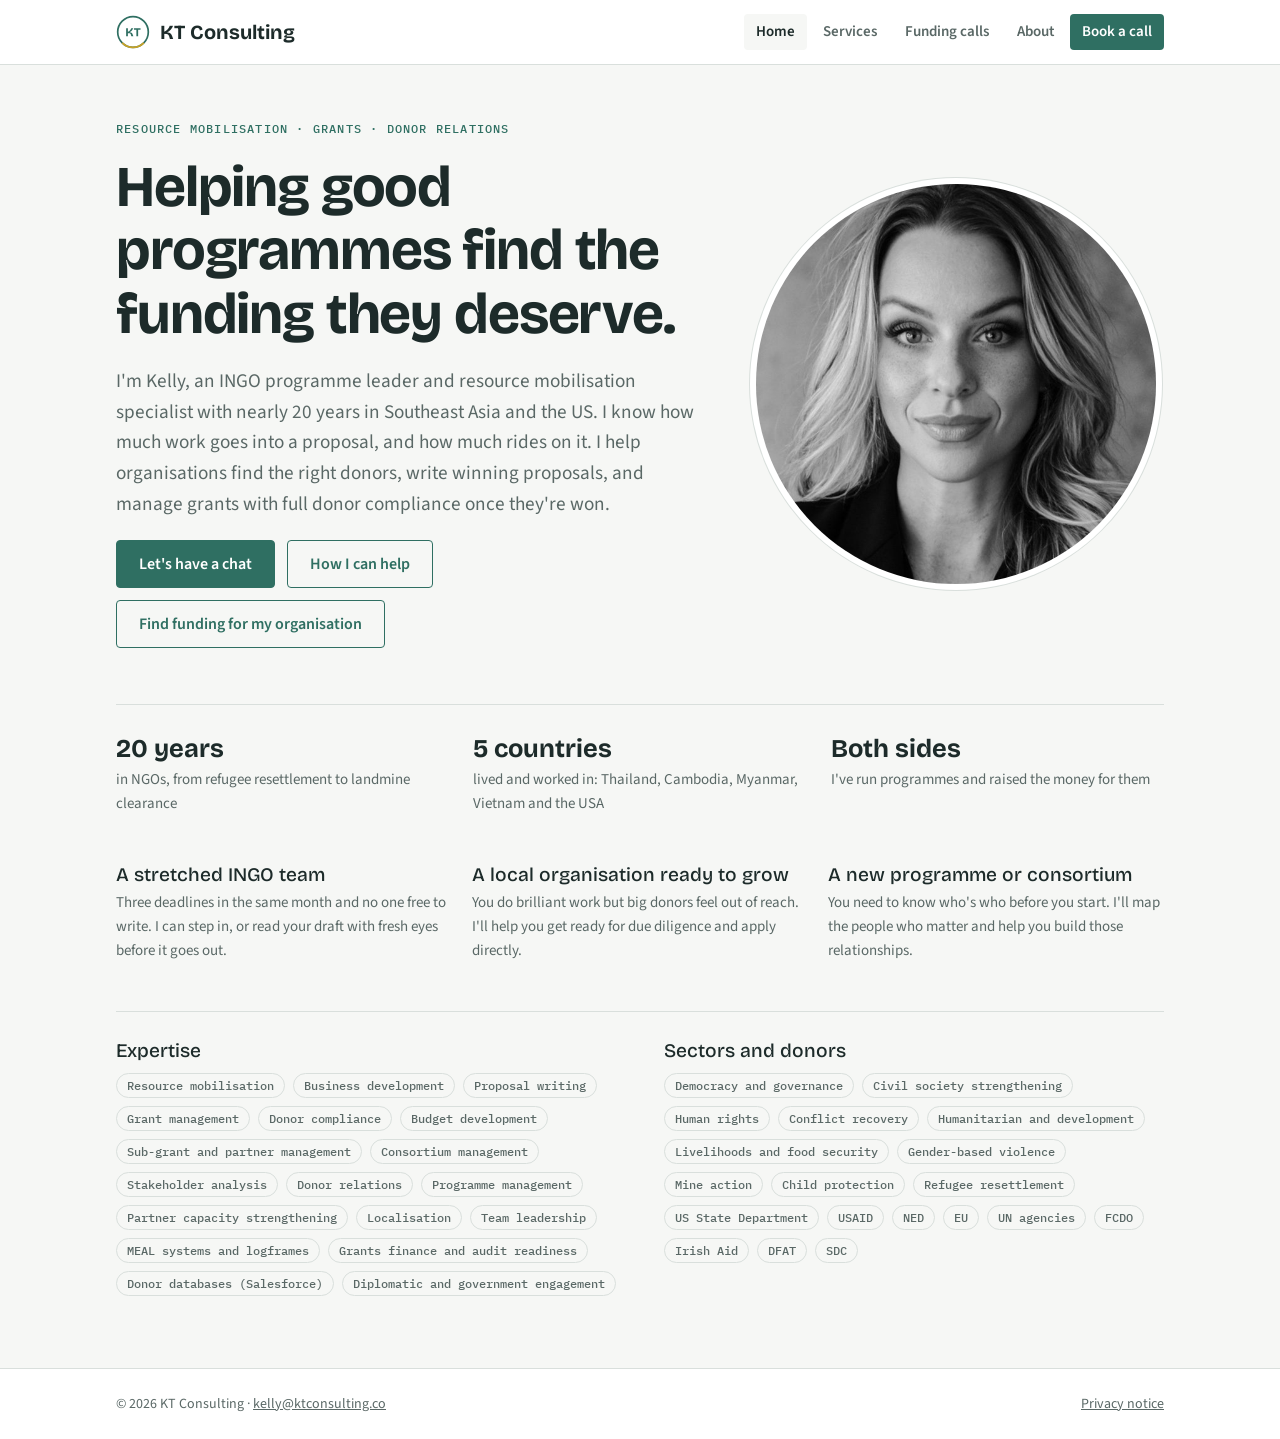
==== commit c2ce1bc6: "Add seal logo, signature image and update NED funding note" ====
--- a/index.html
+++ b/index.html
@@ -3,9 +3,9 @@
 <head>
 <meta charset="utf-8">
 <meta name="viewport" content="width=device-width, initial-scale=1, viewport-fit=cover">
-<title>KT Consulting</title>
+<title>Kelly Tsanova | Proposal Writing &amp; Grants Consultant for NGOs | KT Consulting</title>
 <meta name="description" content="KT Consulting: Kelly Tsanova helps INGOs and local partners with proposal development, grant management, stakeholder mapping and donor engagement. Nearly 20 years across Southeast Asia, the US and the UK.">
-<meta property="og:title" content="KT Consulting">
+<meta property="og:title" content="Kelly Tsanova | Proposal writing and grants consultant for NGOs">
 <meta property="og:description" content="Proposal development, grant management, stakeholder mapping and donor engagement for INGOs and local partners.">
 <meta property="og:type" content="website">
 <meta property="og:site_name" content="KT Consulting">
@@ -14,10 +14,15 @@
 <meta property="og:image:alt" content="Kelly Tsanova, KT Consulting">
 <meta name="twitter:card" content="summary">
 <meta name="robots" content="index, follow">
-<script type="application/ld+json">
-{"@context":"https://schema.org","@type":"ProfessionalService","name":"KT Consulting","url":"https://ktconsulting.co/","image":"https://ktconsulting.co/kelly-tsanova.jpg","description":"Proposal development, grant management, stakeholder mapping and donor engagement for INGOs and local partners.","areaServed":"Worldwide","address":{"@type":"PostalAddress","addressCountry":"GB"},"founder":{"@type":"Person","name":"Kelly Tsanova","jobTitle":"Resource mobilisation and grants consultant","sameAs":["https://www.linkedin.com/in/kelly-tsanova-61b0494b/"]},"knowsAbout":["Resource mobilisation","Proposal writing","Grant management","Donor compliance","Stakeholder mapping","Donor relations","Localisation","Consortium management"]}
-</script>
+<script type="application/ld+json">{"@context": "https://schema.org", "@type": "ProfessionalService", "name": "KT Consulting", "url": "https://ktconsulting.co/", "image": "https://ktconsulting.co/kelly-tsanova.jpg", "description": "Proposal development, grant management, stakeholder mapping and donor engagement for INGOs and local partners.", "areaServed": "Worldwide", "address": {"@type": "PostalAddress", "addressCountry": "GB"}, "founder": {"@type": "Person", "name": "Kelly Tsanova", "jobTitle": "Resource mobilisation and grants consultant", "sameAs": ["https://www.linkedin.com/in/kelly-tsanova-61b0494b/"], "@id": "https://ktconsulting.co/#kelly", "image": "https://ktconsulting.co/kelly-tsanova.jpg", "description": "Nearly 20 years in INGOs across South-East Asia, the US and the UK: proposal development, grant management and donor engagement.", "alumniOf": {"@type": "CollegeOrUniversity", "name": "Gordon College"}}, "knowsAbout": ["Resource mobilisation", "Proposal writing", "Grant management", "Donor compliance", "Stakeholder mapping", "Donor relations", "Localisation", "Consortium management", "Institutional donors", "USAID", "EU funding", "FCDO", "Proposal development", "MEAL"], "@id": "https://ktconsulting.co/#business", "logo": "https://ktconsulting.co/icon-512.png"}</script>
+<script type="application/ld+json">{"@context": "https://schema.org", "@type": "WebSite", "@id": "https://ktconsulting.co/#website", "name": "KT Consulting", "alternateName": "KT Consulting – Kelly Tsanova", "url": "https://ktconsulting.co/", "publisher": {"@id": "https://ktconsulting.co/#business"}}</script>
 <meta property="og:url" content="https://ktconsulting.co/">
+<link rel="icon" href="/favicon.ico" sizes="48x48">
+<link rel="icon" href="/favicon.svg" type="image/svg+xml">
+<link rel="icon" href="/icon-192.png" type="image/png" sizes="192x192">
+<link rel="apple-touch-icon" href="/apple-touch-icon.png">
+<link rel="manifest" href="/site.webmanifest">
+<meta name="theme-color" content="#2f6f62">
 <link rel="canonical" href="https://ktconsulting.co/">
 
 <link rel="preconnect" href="https://fonts.googleapis.com">
@@ -71,7 +76,11 @@
 header { position: sticky; top: env(safe-area-inset-top, 0px); z-index: 5; background: var(--surface); border-bottom: 1px solid var(--line); }
 header .wrap { display: flex; flex-wrap: wrap; align-items: center; justify-content: space-between; gap: 10px 24px; padding-block: 14px; }
 .brand { font: 700 1.25rem var(--display); color: var(--ink); text-decoration: none; display: flex; align-items: center; gap: 10px; }
-.brand .logo { width: 30px; height: 30px; border-radius: 50%; border: 2px solid var(--accent); display: grid; place-items: center; font-size: 13px; color: var(--accent); }
+.brand .logo { width: 34px; height: 34px; display: block; }
+.brand .logo-dark { display: none; }
+@media (prefers-color-scheme: dark) { :root:not([data-theme="light"]) .brand .logo-light { display: none; } :root:not([data-theme="light"]) .brand .logo-dark { display: block; } }
+:root[data-theme="dark"] .brand .logo-light { display: none; }
+:root[data-theme="dark"] .brand .logo-dark { display: block; }
 nav { display: flex; flex-wrap: wrap; gap: 4px; }
 nav a { text-decoration: none; color: var(--muted); font-weight: 600; font-size: 15px; padding: 6px 12px; border-radius: 4px; }
 nav a:hover { color: var(--ink); }
@@ -212,7 +221,7 @@
 
 <header>
   <div class="wrap">
-    <a class="brand" href="#home" data-view="home"><span class="logo">KT</span><span>KT Consulting</span></a>
+    <a class="brand" href="#home" data-view="home"><img class="logo logo-light" src="/kt-mark.svg" alt="" width="34" height="34"><img class="logo logo-dark" src="/kt-mark-dark-bg.svg" alt="" width="34" height="34"><span>KT Consulting</span></a>
     <nav aria-label="Main">
       <a href="#home" data-view="home">Home</a>
       <a href="#services" data-view="services">Services</a>
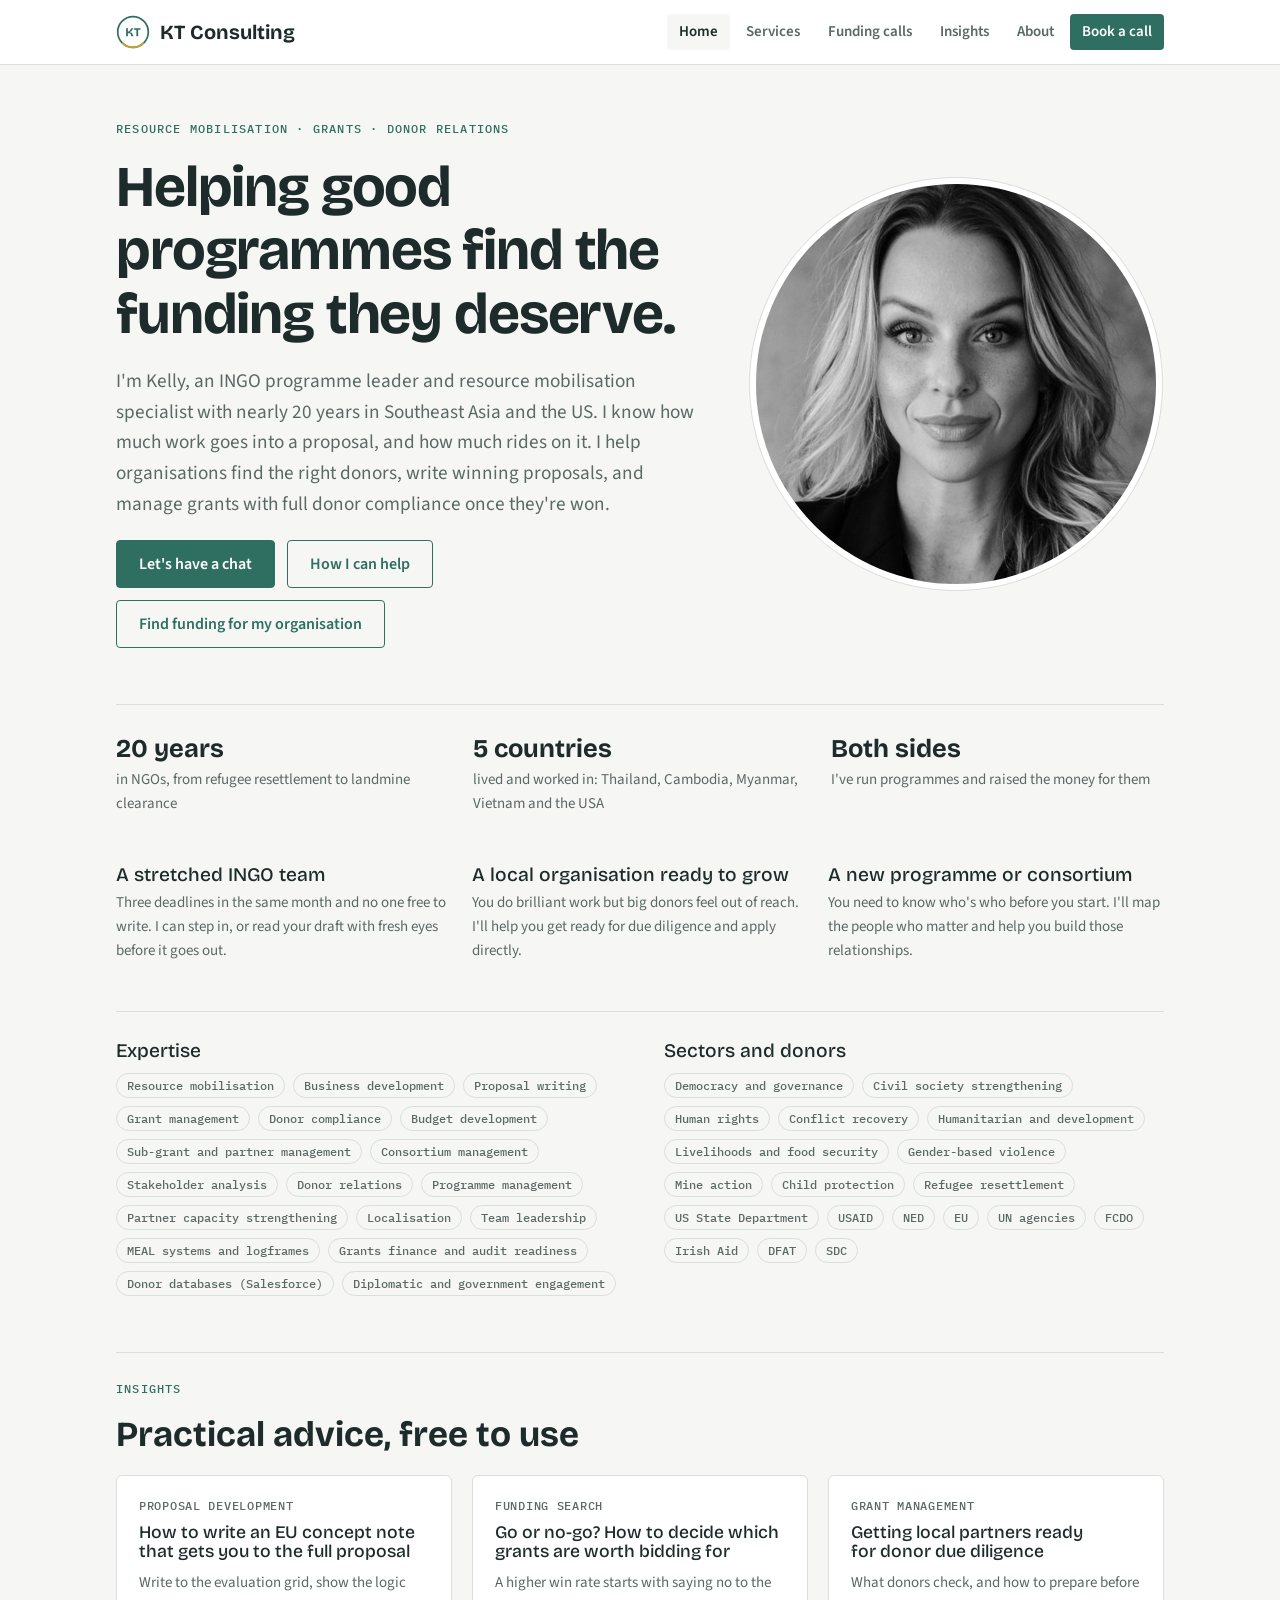
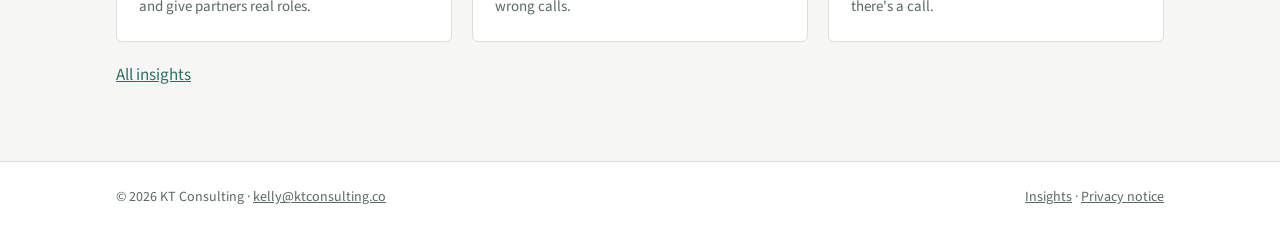
==== commit ac99f80a: "Add Insights section with three articles Adds /insights/ with articles on EU concept notes, go/no-go" ====
--- a/index.html
+++ b/index.html
@@ -188,6 +188,8 @@
 .cases { display: grid; grid-template-columns: repeat(3, 1fr); gap: 20px; }
 .case { background: var(--surface); border: 1px solid var(--line); border-radius: 6px; padding: 22px; display: flex; flex-direction: column; gap: 10px; min-width: 0; }
 .case h3 { margin: 0; font-size: 1.1rem; text-wrap: balance; }
+.case h3 a { color: var(--ink); text-decoration: none; }
+.case h3 a:hover { color: var(--accent); }
 .case .where { font: 500 12px var(--mono); letter-spacing: 0.06em; text-transform: uppercase; color: var(--muted); }
 .case p { margin: 0; font-size: 15px; color: var(--muted); }
 .case .result { margin-top: auto; padding-top: 10px; border-top: 1px solid var(--line); color: var(--ink); }
@@ -226,6 +228,7 @@
       <a href="#home" data-view="home">Home</a>
       <a href="#services" data-view="services">Services</a>
       <a href="#opportunities" data-view="opportunities">Funding calls</a>
+      <a href="/insights/">Insights</a>
       <a href="#about" data-view="about">About</a>
       <a href="#contact" data-view="contact" class="cta">Book a call</a>
     </nav>
@@ -266,6 +269,16 @@
         <h3>Sectors and donors</h3>
         <ul class="deliver" aria-label="Sectors and donors"><li>Democracy and governance</li><li>Civil society strengthening</li><li>Human rights</li><li>Conflict recovery</li><li>Humanitarian and development</li><li>Livelihoods and food security</li><li>Gender-based violence</li><li>Mine action</li><li>Child protection</li><li>Refugee resettlement</li><li>US State Department</li><li>USAID</li><li>NED</li><li>EU</li><li>UN agencies</li><li>FCDO</li><li>Irish Aid</li><li>DFAT</li><li>SDC</li></ul>
       </div>
+    </div>
+    <div class="work">
+      <span class="eyebrow">Insights</span>
+      <h2>Practical advice, free to use</h2>
+      <div class="cases">
+        <article class="case"><span class="where">Proposal development</span><h3><a href="/insights/how-to-write-an-eu-concept-note/">How to write an EU concept note that gets you to the full proposal</a></h3><p>Write to the evaluation grid, show the logic and give partners real roles.</p></article>
+        <article class="case"><span class="where">Funding search</span><h3><a href="/insights/go-no-go-decide-which-grants-to-bid-for/">Go or no-go? How to decide which grants are worth bidding for</a></h3><p>A higher win rate starts with saying no to the wrong calls.</p></article>
+        <article class="case"><span class="where">Grant management</span><h3><a href="/insights/getting-local-partners-ready-for-donor-due-diligence/">Getting local partners ready for donor due diligence</a></h3><p>What donors check, and how to prepare before there's a call.</p></article>
+      </div>
+      <p><a href="/insights/">All insights</a></p>
     </div>
   </section>
 
@@ -475,7 +488,7 @@
 <footer class="site">
   <div class="wrap">
     <span>© 2026 KT Consulting · <a class="em" href="#contact" data-view="contact">kelly [at] ktconsulting.co</a></span>
-    <a href="#privacy" data-view="privacy">Privacy notice</a>
+    <span><a href="/insights/">Insights</a> · <a href="#privacy" data-view="privacy">Privacy notice</a></span>
   </div>
 </footer>
 
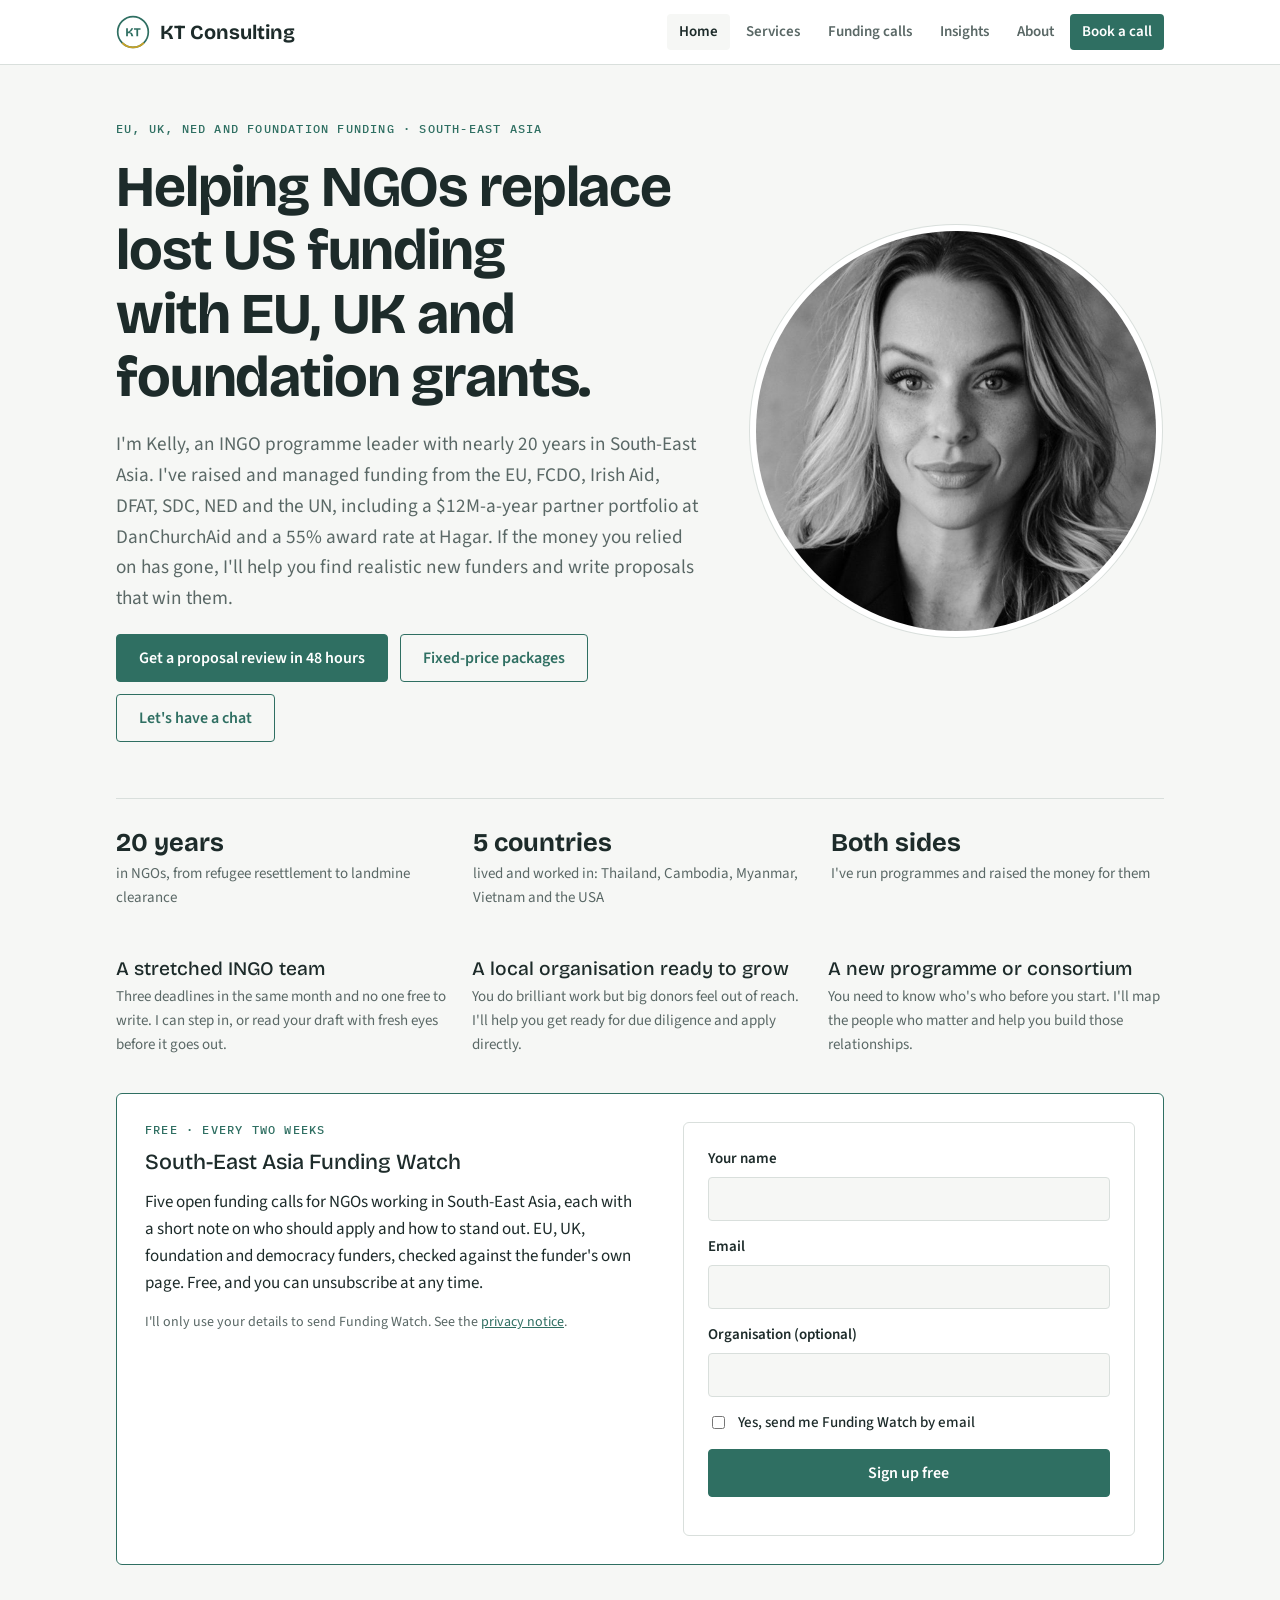
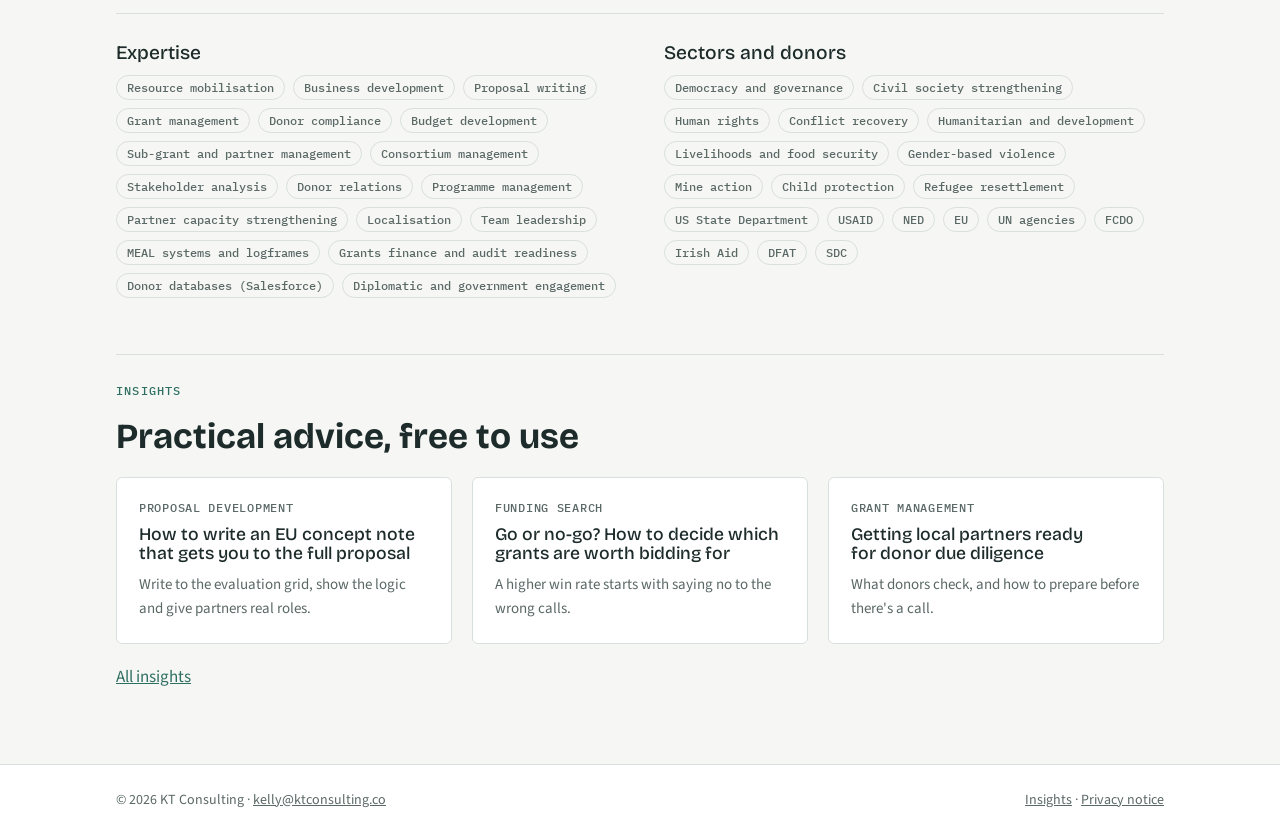
==== commit 0c0108ba: "Reposition site around replacing lost US funding; add fixed-price packages and Funding Watch sign-up" ====
--- a/index.html
+++ b/index.html
@@ -4,7 +4,7 @@
 <meta charset="utf-8">
 <meta name="viewport" content="width=device-width, initial-scale=1, viewport-fit=cover">
 <title>Kelly Tsanova | Proposal Writing &amp; Grants Consultant for NGOs | KT Consulting</title>
-<meta name="description" content="KT Consulting: Kelly Tsanova helps INGOs and local partners with proposal development, grant management, stakeholder mapping and donor engagement. Nearly 20 years across Southeast Asia, the US and the UK.">
+<meta name="description" content="Kelly Tsanova helps NGOs replace lost US funding with EU, UK, NED and foundation grants: fixed-price proposal reviews, donor switch sprints, concept notes and full proposals. Nearly 20 years with INGOs in South-East Asia.">
 <meta property="og:title" content="Kelly Tsanova | Proposal writing and grants consultant for NGOs">
 <meta property="og:description" content="Proposal development, grant management, stakeholder mapping and donor engagement for INGOs and local partners.">
 <meta property="og:type" content="website">
@@ -128,6 +128,13 @@
 .strip strong { font: 700 1.6rem var(--display); }
 .strip span { color: var(--muted); font-size: 15px; }
 
+.pkg-head { margin-top: 36px; gap: 10px; } .pkg-head h3 { margin: 0; font-size: 1.35rem; } .pkg-head p { margin: 0; color: var(--muted); }
+.packages { margin-top: 20px; grid-template-columns: repeat(3, 1fr); } .packages .fee { font-size: 15px; color: var(--ink); font-weight: 600; }
+.founding { margin-top: 16px; }
+.watch form { display: flex; flex-direction: column; gap: 14px; }
+label.check { flex-direction: row; align-items: center; gap: 10px; font-weight: 500; } label.check input { width: auto; }
+@media (max-width: 1000px) { .packages { grid-template-columns: 1fr 1fr; } }
+@media (max-width: 820px) { .packages { grid-template-columns: 1fr; } }
 .services { display: grid; grid-template-columns: repeat(2, 1fr); gap: 20px; margin-top: 36px; }
 .svc { background: var(--surface); border: 1px solid var(--line); border-radius: 6px; padding: 24px; display: flex; flex-direction: column; gap: 12px; min-width: 0; }
 .svc ul { margin: 0; padding-left: 18px; color: var(--muted); font-size: 15px; }
@@ -239,13 +246,13 @@
   <section id="home" class="wrap">
     <div class="hero">
       <div class="stack">
-        <span class="eyebrow">Resource mobilisation · Grants · Donor relations</span>
-        <h1>Helping good programmes find the funding they deserve.</h1>
-        <p class="lede">I'm Kelly, an INGO programme leader and resource mobilisation specialist with nearly 20 years in Southeast Asia and the US. I know how much work goes into a proposal, and how much rides on it. I help organisations find the right donors, write winning proposals, and manage grants with full donor compliance once they're won.</p>
+        <span class="eyebrow">EU, UK, NED and foundation funding · South-East Asia</span>
+        <h1>Helping NGOs replace lost US funding with EU, UK and foundation grants.</h1>
+        <p class="lede">I'm Kelly, an INGO programme leader with nearly 20 years in South-East Asia. I've raised and managed funding from the EU, FCDO, Irish Aid, DFAT, SDC, NED and the UN, including a $12M-a-year partner portfolio at DanChurchAid and a 55% award rate at Hagar. If the money you relied on has gone, I'll help you find realistic new funders and write proposals that win them.</p>
         <div class="btns">
-          <a class="btn primary" href="#contact" data-view="contact">Let's have a chat</a>
-          <a class="btn ghost" href="#services" data-view="services">How I can help</a>
-          <a class="btn ghost" href="#funding" data-view="services">Find funding for my organisation</a>
+          <a class="btn primary" href="#contact" data-view="contact" data-topic="Proposal review (48 hours)">Get a proposal review in 48 hours</a>
+          <a class="btn ghost" href="#packages" data-view="services">Fixed-price packages</a>
+          <a class="btn ghost" href="#contact" data-view="contact">Let's have a chat</a>
         </div>
       </div>
       <img class="headshot" id="hs-home" alt="Kelly Tsanova" src="[data-uri]">
@@ -259,6 +266,26 @@
       <div><h3>A stretched INGO team</h3><p>Three deadlines in the same month and no one free to write. I can step in, or read your draft with fresh eyes before it goes out.</p></div>
       <div><h3>A local organisation ready to grow</h3><p>You do brilliant work but big donors feel out of reach. I'll help you get ready for due diligence and apply directly.</p></div>
       <div><h3>A new programme or consortium</h3><p>You need to know who's who before you start. I'll map the people who matter and help you build those relationships.</p></div>
+    </div>
+    <div class="finder watch" id="watch">
+      <div>
+        <span class="eyebrow">Free · Every two weeks</span>
+        <h3>South-East Asia Funding Watch</h3>
+        <p>Five open funding calls for NGOs working in South-East Asia, each with a short note on who should apply and how to stand out. EU, UK, foundation and democracy funders, checked against the funder's own page. Free, and you can unsubscribe at any time.</p>
+        <p class="note">I'll only use your details to send Funding Watch. See the <a href="#privacy" data-view="privacy">privacy notice</a>.</p>
+      </div>
+      <form id="watch-form" novalidate>
+        <input type="hidden" name="_subject" value="Funding Watch sign-up">
+        <input type="hidden" name="_template" value="table">
+        <input type="hidden" name="list" value="South-East Asia Funding Watch">
+        <p hidden><label>Leave this empty<input name="_honey"></label></p>
+        <label for="w-name">Your name<input id="w-name" name="name" autocomplete="name" required></label>
+        <label for="w-email">Email<input id="w-email" name="email" type="email" autocomplete="email" required></label>
+        <label for="w-org">Organisation (optional)<input id="w-org" name="org" autocomplete="organization"></label>
+        <label class="check"><input type="checkbox" name="consent" value="yes" required> Yes, send me Funding Watch by email</label>
+        <button class="btn primary" type="submit">Sign up free</button>
+        <p class="note" id="watch-note" aria-live="polite"></p>
+      </form>
     </div>
     <div class="expertise">
       <div>
@@ -288,6 +315,50 @@
       <h2>How I can help</h2>
       <p class="lede">I can help with a single bid, a whole funding cycle, or join your team a few days a month. Either way, we'll agree the scope and the price before anything starts, so there are no surprises.</p>
     </div>
+    <div class="pkg-head stack" id="packages">
+      <span class="eyebrow">Fixed-price packages</span>
+      <h3>Know the price before we start</h3>
+      <p>Most clients start with a review or a sprint. Prices are in US dollars, with UK charity prices in pounds; I'm happy to quote in euros too.</p>
+    </div>
+    <div class="services packages">
+      <article class="svc">
+        <h3>Proposal review in 48 hours</h3>
+        <p>Send me your draft before it goes in. I score it against the donor's own criteria, mark up the text, and talk you through the fixes on a 30-minute call.</p>
+        <ul class="deliver"><li>Scored against the evaluation grid</li><li>Tracked edits</li><li>30-minute call</li></ul>
+        <span class="fee">$650 · UK charities £450</span>
+      </article>
+      <article class="svc">
+        <h3>Donor switch sprint</h3>
+        <p>For organisations that have lost a major funder. In five working days you get a realistic map of new donors, a 12-month bid calendar, and your first concept note.</p>
+        <ul class="deliver"><li>10 to 15 matched non-US donors</li><li>12-month bid calendar</li><li>One concept note drafted</li></ul>
+        <span class="fee">$2,400 · UK charities £1,800</span>
+      </article>
+      <article class="svc">
+        <h3>Concept note</h3>
+        <p>One EU, FCDO or foundation concept note, written with your team to the donor's template and ready to submit.</p>
+        <ul class="deliver"><li>Problem and theory of change</li><li>Partner roles</li><li>Indicative budget</li></ul>
+        <span class="fee">$1,500 · UK charities £1,100</span>
+      </article>
+      <article class="svc">
+        <h3>Full proposal</h3>
+        <p>I lead the full application with your programme team: narrative, logframe and budget narrative, checked line by line against the donor's rules.</p>
+        <ul class="deliver"><li>Narrative</li><li>Logframe and results framework</li><li>Budget narrative</li><li>Final compliance check</li></ul>
+        <span class="fee">From $4,500 · UK charities from £3,500</span>
+      </article>
+      <article class="svc">
+        <h3>NED and democracy grants</h3>
+        <p>As IRI's Resident Program Director for South-East Asia, I worked with NED and US State Department democracy funding from the inside, alongside EU human rights and civil society funding. I help partners prepare applications, strengthen results frameworks and stay compliant once funded.</p>
+        <ul class="deliver"><li>NED application support</li><li>Results frameworks</li><li>Compliance and reporting</li></ul>
+        <span class="fee">Review $650 · application from $1,500</span>
+      </article>
+      <article class="svc">
+        <h3>Bid support for firms</h3>
+        <p>For consulting firms bidding on EU, FCDO and ADB work in South-East Asia: a proposal writer or a regional expert on civil society, governance, GBV and partner capacity.</p>
+        <ul class="deliver"><li>Proposal writing</li><li>Non-key expert inputs</li><li>Partner and context analysis</li></ul>
+        <span class="fee">$450 to $550 per day</span>
+      </article>
+    </div>
+    <p class="note founding"><strong>Founding clients:</strong> the first three organisations to book before 31 January 2027 get 25% off any package, in return for a short testimonial.</p>
     <div class="finder" id="funding">
       <div>
         <span class="eyebrow">New · Funding search</span>
@@ -362,6 +433,7 @@
     <div class="calls" id="calls"></div>
     <p class="calls-empty" id="calls-empty" hidden>The list is being refreshed. In the meantime, <a href="#contact" data-view="contact" data-topic="Funding search">tell me about your organisation</a> and I'll send you calls that fit.</p>
     <p class="note" id="calls-updated"></p>
+    <p class="note">Want five of these in your inbox every two weeks? <a href="#watch" data-view="home">Sign up for South-East Asia Funding Watch</a>, free.</p>
     <p class="note">Always check eligibility and deadlines on the funder's website before you apply. Listing a call doesn't mean KT Consulting is connected to the funder.</p>
   </section>
 
@@ -448,7 +520,7 @@
         <label for="f-org">Organisation<input id="f-org" name="org" autocomplete="organization"></label>
         <label for="f-topic">What do you need help with?
           <select id="f-topic" name="topic">
-            <option>Funding search</option><option>Proposal development</option><option>Grant management</option><option>Stakeholder mapping</option><option>Donor engagement</option><option>Something else</option>
+            <option>Proposal review (48 hours)</option><option>Donor switch sprint</option><option>NED and democracy grants</option><option>Funding search</option><option>Proposal development</option><option>Grant management</option><option>Stakeholder mapping</option><option>Donor engagement</option><option>Something else</option>
           </select>
         </label>
         <label for="f-deadline">Deadline, if there is one<input id="f-deadline" name="deadline" type="date"></label>
@@ -464,6 +536,7 @@
       <h2>How I look after your details</h2>
       <p>This notice explains what happens to the information you share through this website. KT Consulting is run by Kelly Tsanova, a sole trader based in the United Kingdom, who is responsible for your data. If you have a question about it, email <a class="em" href="#contact" data-view="contact">kelly [at] ktconsulting.co</a>.</p>
       <h3>What I collect</h3>
+      <p>If you sign up for Funding Watch, I receive your name, email address and, if you give it, your organisation. I use them only to send Funding Watch, and I delete them when you unsubscribe by replying to any issue.</p>
       <p>If you use the contact form, I receive your name, email address, organisation, the topic and deadline you choose, and your message. If you email me directly, I receive whatever you include in your email. The site has no accounts and sets no cookies. It counts visits anonymously with GoatCounter, which records the page viewed, the referring site, browser type and country, but never stores your IP address or anything that identifies you.</p>
       <h3>Why I use it</h3>
       <p>I use your details only to reply to your enquiry and, if we decide to work together, to prepare a proposal and contract. The legal basis is my legitimate interest in responding to people who contact me, or taking steps at your request before entering a contract. I never sell your details or add you to a mailing list.</p>
@@ -509,10 +582,14 @@
   e.preventDefault();
   show(a.dataset.view);
   if (a.dataset.topic) { const t = document.getElementById("f-topic"); if (t) t.value = a.dataset.topic; }
-  if (a.getAttribute("href") === "#funding") document.getElementById("funding").scrollIntoView();
+  const anchor = { "#funding": "funding", "#packages": "packages", "#watch": "watch" }[a.getAttribute("href")];
+  if (anchor) document.getElementById(anchor).scrollIntoView();
 });
 document.querySelectorAll("img.headshot").forEach(i => { if (!i.getAttribute("src")) i.src = document.getElementById("hs-home").src; });
-show((location.hash || "#home").slice(1));
+const ANCHORS = { funding: "services", packages: "services", watch: "home" };
+const startHash = (location.hash || "#home").slice(1);
+show(ANCHORS[startHash] || startHash);
+if (ANCHORS[startHash]) document.getElementById(startHash).scrollIntoView();
 
 
 // The address is assembled here so it isn't sitting in the page for spam bots to collect.
@@ -598,7 +675,32 @@
   }
 });
 </script>
-<script data-goatcounter="https://ktconsulting.goatcounter.com/count" async src="https://gc.zgo.at/count.js"></script>
+<script data-goatcounter="https://ktconsulting.goatcounter.com/count" async src="https://gc.zgo.at/count.js">
+const wform = document.getElementById("watch-form");
+wform.addEventListener("submit", async e => {
+  e.preventDefault();
+  const note = document.getElementById("watch-note");
+  if (!wform.checkValidity()) {
+    note.className = "note";
+    note.textContent = "Add your name and a valid email, and tick the box, then try again.";
+    return;
+  }
+  const btn = wform.querySelector("button[type=submit]");
+  btn.disabled = true;
+  try {
+    const res = await fetch("https://formsubmit.co/ajax/" + FORM_KEY, { method: "POST", headers: { "Accept": "application/json" }, body: new FormData(wform) });
+    if (!res.ok) throw new Error(res.status);
+    wform.reset();
+    note.className = "sent";
+    note.textContent = "Thanks, you're signed up. The next issue will reach you within two weeks.";
+  } catch (err) {
+    note.className = "note";
+    note.textContent = "That didn't go through just now. Please try again, or email " + EMAIL + " with \"Funding Watch\" in the subject.";
+  } finally {
+    btn.disabled = false;
+  }
+});
+</script>
 
 </body>
 </html>
